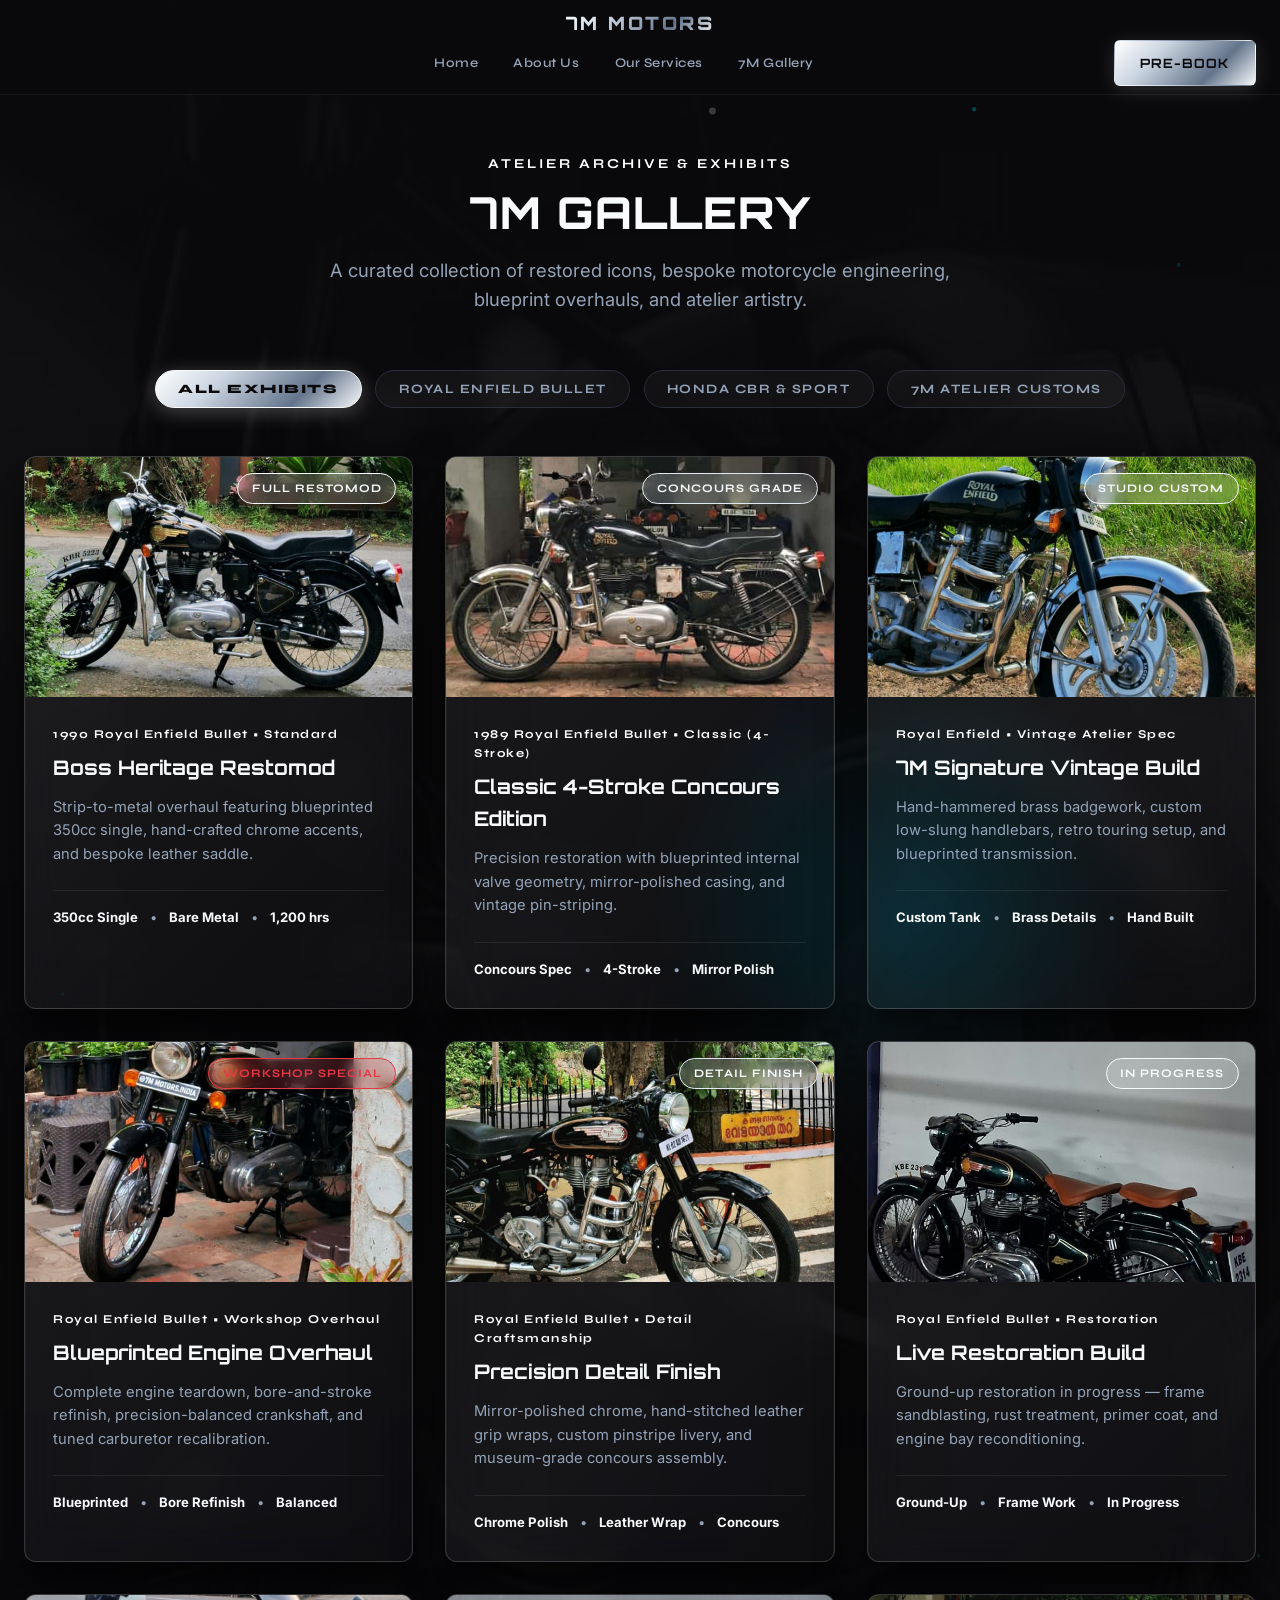
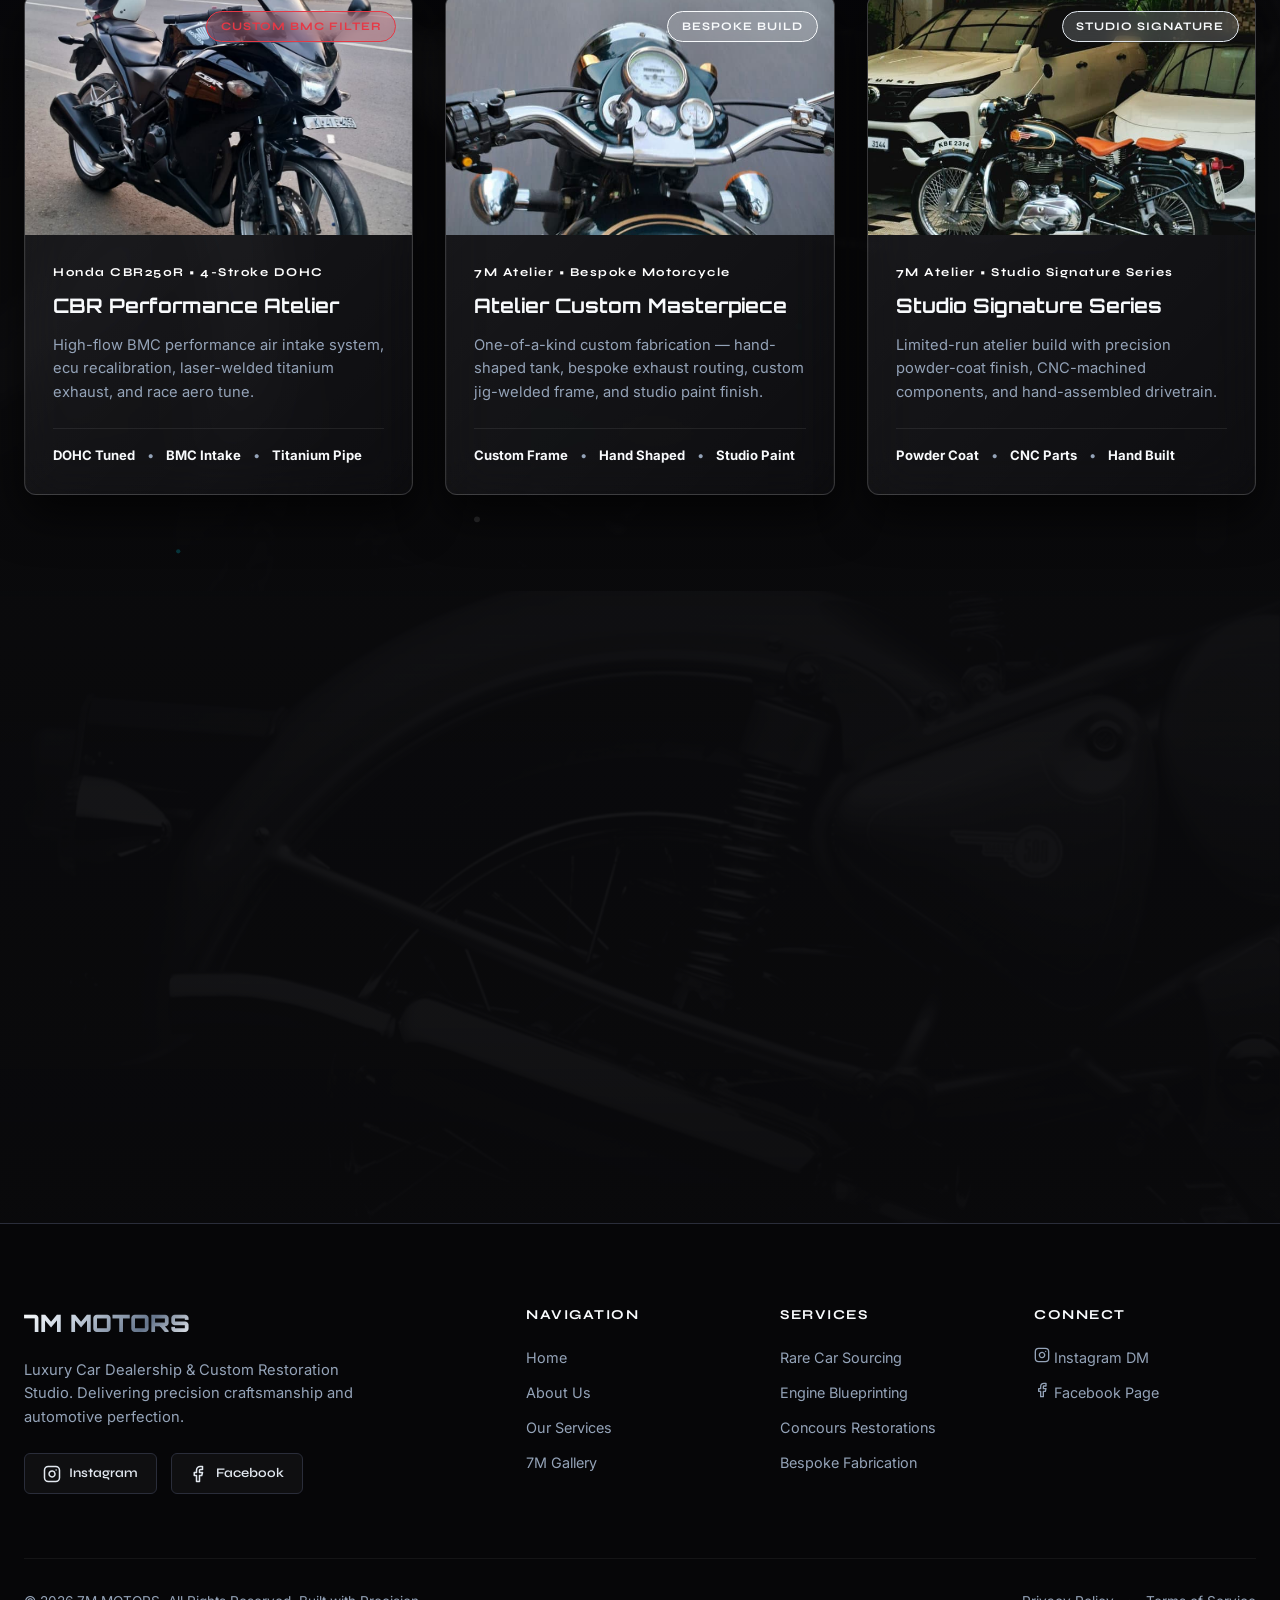
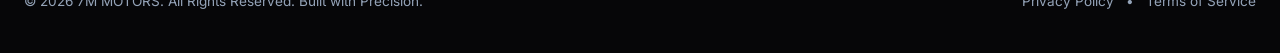
==== gallery.html @ 1f163f51 "7m site Launch!" ====
<!DOCTYPE html>
<html lang="en">
<head>
    <meta charset="UTF-8" />
    <meta name="viewport" content="width=device-width, initial-scale=1.0" />
    <meta name="description" content="7M MOTORS Atelier Gallery - Curated collection of restored icons, motorcycle engineering, and custom builds." />
    <title>7M MOTORS | Atelier Gallery & Exhibition</title>
    
    <!-- Google Fonts -->
    <link rel="preconnect" href="https://fonts.googleapis.com" />
    <link rel="preconnect" href="https://fonts.gstatic.com" crossorigin />
    <link href="https://fonts.googleapis.com/css2?family=Orbitron:wght@600;700;800;900&family=Syne:wght@500;700;800&family=Inter:wght@300;400;500;600;700&display=swap" rel="stylesheet" />
    
    <!-- Stylesheet -->
    <link rel="stylesheet" href="styles.css" />
</head>
<body>

    <!-- Ambient Glass Light Orbs & Interactive Spotlight Beam -->
    <div class="cursor-spotlight" id="cursor-spotlight"></div>
    <div class="ambient-glass-orb ambient-orb-1"></div>
    <div class="ambient-glass-orb ambient-orb-2"></div>

    <!-- Navigation Bar (Matching Main Site Header) -->
    <header class="navbar" id="navbar">
        <!-- Top Centered Logo Bar -->
        <div class="nav-top-bar">
            <a href="index.html#home" class="nav-logo-center">
                <img src="logo.png" alt="7M MOTORS Logo" class="brand-logo-img" onerror="this.style.display='none'">
                <span class="logo-text">7M MOTORS</span>
            </a>
        </div>

        <!-- Lower Navigation Bar -->
        <div class="nav-container">
            <div class="nav-left-placeholder"></div>

            <!-- Centered Menu Links -->
            <nav class="nav-menu" id="nav-menu">
                <a href="index.html#home" class="nav-link">Home</a>
                <a href="index.html#about" class="nav-link">About Us</a>
                <a href="index.html#services" class="nav-link">Our Services</a>
                <a href="gallery.html" class="nav-link active">7M Gallery</a>
                <a href="https://ig.me/m/7mmotors.india" target="_blank" rel="noopener noreferrer" class="btn btn-primary nav-cta mobile-cta">Pre-Book</a>
            </nav>

            <!-- Right Action CTA & Mobile Hamburger -->
            <div class="nav-actions">
                <a href="https://ig.me/m/7mmotors.india" target="_blank" rel="noopener noreferrer" class="btn btn-primary nav-cta desktop-cta">Pre-Book</a>
                <button class="hamburger" id="hamburger" aria-label="Toggle navigation menu" aria-expanded="false">
                    <span class="bar"></span>
                    <span class="bar"></span>
                    <span class="bar"></span>
                </button>
            </div>
        </div>
    </header>

    <!-- Main Gallery Section (With Parallax Bike Background & Particle FX) -->
    <section class="gallery-section section-padding bike-bg-section" id="gallery" style="padding-top: 150px; min-height: 100vh;">
        <!-- Dynamic Background Layers matching Main Site -->
        <div class="bike-bg-layer bike-bg-cockpit" data-parallax="0.2"></div>
        <div class="bike-bg-overlay"></div>
        <div class="bike-glow-spotlight"></div>
        <canvas class="bike-exhaust-canvas" id="exhaust-canvas-gallery"></canvas>

        <div class="container">
            <!-- Section Header -->
            <div class="section-header text-center reveal">
                <div class="section-tag">ATELIER ARCHIVE & EXHIBITS</div>
                <h2 class="section-title">7M GALLERY</h2>
                <p class="section-subtitle">A curated collection of restored icons, bespoke motorcycle engineering, blueprint overhauls, and atelier artistry.</p>
            </div>

           
              
            <!-- Category Filter Tabs -->
            <div class="gallery-filter-nav reveal">
                <button class="filter-btn active" data-filter="all">All Exhibits</button>
                <button class="filter-btn" data-filter="bullet">Royal Enfield Bullet</button>
                <button class="filter-btn" data-filter="honda">Honda CBR & Sport</button>
                <button class="filter-btn" data-filter="atelier">7M Atelier Customs</button>
            </div>

            <!-- Gallery Grid (Matching Main Site Showcase Cards) -->
            <div class="showcase-grid" id="gallery-cards-grid">
                
                <!-- Exhibit Card 1 (Royal Enfield Bullet) -->
                <article class="showcase-card reveal" data-category="bullet">
                    <div class="card-image-box">
                        <img src="stc/WhatsApp Image 2026-08-22 at 2.43.35 PM.jpeg" alt="1990 Royal Enfield Bullet Standard Restomod" loading="lazy" />
                        <span class="card-status status-gold">Full Restomod</span>
                    </div>
                    <div class="card-body">
                        <div class="card-meta">1990 Royal Enfield Bullet • Standard</div>
                        <h3 class="card-title">Boss Heritage Restomod</h3>
                        <p class="card-desc">Strip-to-metal overhaul featuring blueprinted 350cc single, hand-crafted chrome accents, and bespoke leather saddle.</p>
                        <div class="card-specs">
                            <span><strong class="text-silver">350cc Single</strong></span>
                            <span>•</span>
                            <span><strong class="text-silver">Bare Metal</strong></span>
                            <span>•</span>
                            <span><strong class="text-silver">1,200 hrs</strong></span>
                        </div>
                    </div>
                </article>

                <!-- Exhibit Card 2 (Royal Enfield Bullet) -->
                <article class="showcase-card reveal" data-category="bullet">
                    <div class="card-image-box">
                        <img src="stc/WhatsApp Image 2026-08-22 at 2.43.36 PM.jpeg" alt="1989 Royal Enfield Bullet Classic 4-Stroke" loading="lazy" />
                        <span class="card-status status-silver">Concours Grade</span>
                    </div>
                    <div class="card-body">
                        <div class="card-meta">1989 Royal Enfield Bullet • Classic (4-Stroke)</div>
                        <h3 class="card-title">Classic 4-Stroke Concours Edition</h3>
                        <p class="card-desc">Precision restoration with blueprinted internal valve geometry, mirror-polished casing, and vintage pin-striping.</p>
                        <div class="card-specs">
                            <span><strong class="text-silver">Concours Spec</strong></span>
                            <span>•</span>
                            <span><strong class="text-silver">4-Stroke</strong></span>
                            <span>•</span>
                            <span><strong class="text-silver">Mirror Polish</strong></span>
                        </div>
                    </div>
                </article>

                <!-- Exhibit Card 3 (Royal Enfield Bullet) -->
                <article class="showcase-card reveal" data-category="bullet">
                    <div class="card-image-box">
                        <img src="stc/WhatsApp Image 2026-08-22 at 2.43.40 PM.jpeg" alt="Royal Enfield Vintage Custom Atelier Build" loading="lazy" />
                        <span class="card-status status-gold">Studio Custom</span>
                    </div>
                    <div class="card-body">
                        <div class="card-meta">Royal Enfield • Vintage Atelier Spec</div>
                        <h3 class="card-title">7M Signature Vintage Build</h3>
                        <p class="card-desc">Hand-hammered brass badgework, custom low-slung handlebars, retro touring setup, and blueprinted transmission.</p>
                        <div class="card-specs">
                            <span><strong class="text-silver">Custom Tank</strong></span>
                            <span>•</span>
                            <span><strong class="text-silver">Brass Details</strong></span>
                            <span>•</span>
                            <span><strong class="text-silver">Hand Built</strong></span>
                        </div>
                    </div>
                </article>

                <!-- Exhibit Card 4 (Royal Enfield Bullet) -->
                <article class="showcase-card reveal" data-category="bullet">
                    <div class="card-image-box">
                        <img src="pics/WhatsApp Image 2026-08-07 at 10.09.05 PM.jpeg" alt="Royal Enfield Bullet Workshop Overhaul" loading="lazy" />
                        <span class="card-status status-crimson">Workshop Special</span>
                    </div>
                    <div class="card-body">
                        <div class="card-meta">Royal Enfield Bullet • Workshop Overhaul</div>
                        <h3 class="card-title">Blueprinted Engine Overhaul</h3>
                        <p class="card-desc">Complete engine teardown, bore-and-stroke refinish, precision-balanced crankshaft, and tuned carburetor recalibration.</p>
                        <div class="card-specs">
                            <span><strong class="text-silver">Blueprinted</strong></span>
                            <span>•</span>
                            <span><strong class="text-silver">Bore Refinish</strong></span>
                            <span>•</span>
                            <span><strong class="text-silver">Balanced</strong></span>
                        </div>
                    </div>
                </article>

                <!-- Exhibit Card 5 (Royal Enfield Bullet) -->
                <article class="showcase-card reveal" data-category="bullet">
                    <div class="card-image-box">
                        <img src="pics/WhatsApp Image 2026-08-07 at 10.09.08 PM.jpeg" alt="Royal Enfield Bullet Custom Detail" loading="lazy" />
                        <span class="card-status status-silver">Detail Finish</span>
                    </div>
                    <div class="card-body">
                        <div class="card-meta">Royal Enfield Bullet • Detail Craftsmanship</div>
                        <h3 class="card-title">Precision Detail Finish</h3>
                        <p class="card-desc">Mirror-polished chrome, hand-stitched leather grip wraps, custom pinstripe livery, and museum-grade concours assembly.</p>
                        <div class="card-specs">
                            <span><strong class="text-silver">Chrome Polish</strong></span>
                            <span>•</span>
                            <span><strong class="text-silver">Leather Wrap</strong></span>
                            <span>•</span>
                            <span><strong class="text-silver">Concours</strong></span>
                        </div>
                    </div>
                </article>

                <!-- Exhibit Card 6 (Royal Enfield Bullet) -->
                <article class="showcase-card reveal" data-category="bullet">
                    <div class="card-image-box">
                        <img src="pics/WhatsApp Image 2026-08-21 at 8.36.47 PM.jpeg" alt="Royal Enfield Bullet Restoration In Progress" loading="lazy" />
                        <span class="card-status status-gold">In Progress</span>
                    </div>
                    <div class="card-body">
                        <div class="card-meta">Royal Enfield Bullet • Restoration</div>
                        <h3 class="card-title">Live Restoration Build</h3>
                        <p class="card-desc">Ground-up restoration in progress — frame sandblasting, rust treatment, primer coat, and engine bay reconditioning.</p>
                        <div class="card-specs">
                            <span><strong class="text-silver">Ground-Up</strong></span>
                            <span>•</span>
                            <span><strong class="text-silver">Frame Work</strong></span>
                            <span>•</span>
                            <span><strong class="text-silver">In Progress</strong></span>
                        </div>
                    </div>
                </article>

                <!-- Exhibit Card 7 (Honda CBR) -->
                <article class="showcase-card reveal" data-category="honda">
                    <div class="card-image-box">
                        <img src="stc/WhatsApp Image 2026-08-22 at 2.43.38 PM.jpeg" alt="Honda CBR250R 4-Stroke DOHC Restomod" loading="lazy" />
                        <span class="card-status status-crimson">Custom BMC Filter</span>
                    </div>
                    <div class="card-body">
                        <div class="card-meta">Honda CBR250R • 4-Stroke DOHC</div>
                        <h3 class="card-title">CBR Performance Atelier</h3>
                        <p class="card-desc">High-flow BMC performance air intake system, ecu recalibration, laser-welded titanium exhaust, and race aero tune.</p>
                        <div class="card-specs">
                            <span><strong class="text-silver">DOHC Tuned</strong></span>
                            <span>•</span>
                            <span><strong class="text-silver">BMC Intake</strong></span>
                            <span>•</span>
                            <span><strong class="text-silver">Titanium Pipe</strong></span>
                        </div>
                    </div>
                </article>

                <!-- Exhibit Card 8 (7M Atelier Custom) -->
                <article class="showcase-card reveal" data-category="atelier">
                    <div class="card-image-box">
                        <img src="pics/WhatsApp Image 2026-08-28 at 12.24.50 PM.jpeg" alt="7M Motors Atelier Custom Bike Build" loading="lazy" />
                        <span class="card-status status-gold">Bespoke Build</span>
                    </div>
                    <div class="card-body">
                        <div class="card-meta">7M Atelier • Bespoke Motorcycle</div>
                        <h3 class="card-title">Atelier Custom Masterpiece</h3>
                        <p class="card-desc">One-of-a-kind custom fabrication — hand-shaped tank, bespoke exhaust routing, custom jig-welded frame, and studio paint finish.</p>
                        <div class="card-specs">
                            <span><strong class="text-silver">Custom Frame</strong></span>
                            <span>•</span>
                            <span><strong class="text-silver">Hand Shaped</strong></span>
                            <span>•</span>
                            <span><strong class="text-silver">Studio Paint</strong></span>
                        </div>
                    </div>
                </article>

                <!-- Exhibit Card 9 (7M Atelier Custom) -->
                <article class="showcase-card reveal" data-category="atelier">
                    <div class="card-image-box">
                        <img src="pics/WhatsApp Image 2026-08-28 at 12.24.51 PM.jpeg" alt="7M Motors Studio Signature Build" loading="lazy" />
                        <span class="card-status status-silver">Studio Signature</span>
                    </div>
                    <div class="card-body">
                        <div class="card-meta">7M Atelier • Studio Signature Series</div>
                        <h3 class="card-title">Studio Signature Series</h3>
                        <p class="card-desc">Limited-run atelier build with precision powder-coat finish, CNC-machined components, and hand-assembled drivetrain.</p>
                        <div class="card-specs">
                            <span><strong class="text-silver">Powder Coat</strong></span>
                            <span>•</span>
                            <span><strong class="text-silver">CNC Parts</strong></span>
                            <span>•</span>
                            <span><strong class="text-silver">Hand Built</strong></span>
                        </div>
                    </div>
                </article>

            </div>
        </div>
    </section>

    <!-- Call to Action Banner (Matching Main Site) -->
    <section class="cta-banner section-padding bike-bg-section">
        <div class="bike-bg-layer bike-bg-rear" data-parallax="0.15"></div>
        <div class="bike-bg-overlay"></div>
        <div class="container text-center">
            <div class="cta-box reveal">
                <h2 class="cta-title">HAVE A VINTAGE ICON TO RESTORE?</h2>
                <p class="cta-desc">Inquire directly with our studio master builders and acquisition specialists via Instagram Direct Message.</p>
                <a href="https://ig.me/m/7mmotors.india" target="_blank" rel="noopener noreferrer" class="btn btn-primary btn-large">
                    <svg width="24" height="24" viewBox="0 0 24 24" fill="none" stroke="currentColor" stroke-width="2"><rect x="2" y="2" width="20" height="20" rx="5" ry="5"></rect><path d="M16 11.37A4 4 0 1 1 12.63 8 4 4 0 0 1 16 11.37z"></path><line x1="17.5" y1="6.5" x2="17.51" y2="6.5"></line></svg>
                    <span>Pre-Book & Inquire via DM</span>
                </a>
            </div>
        </div>
    </section>

    <!-- Interactive Lightbox Modal -->
    <div class="gallery-lightbox" id="gallery-lightbox">
        <div class="lightbox-dialog">
            <button class="lightbox-close-btn" id="lb-close" aria-label="Close exhibit preview">&times;</button>
            <div class="lightbox-image-box">
                <img id="lb-img" src="" alt="Gallery Exhibit Preview" />
            </div>
            <div class="lightbox-details">
                <div>
                    <div class="lightbox-tag" id="lb-tag">Exhibit</div>
                    <h2 class="lightbox-title" id="lb-title">Restoration Title</h2>
                    <p class="lightbox-desc" id="lb-desc">Detailed specification description.</p>
                </div>
                <div>
                    <div class="lightbox-specs-grid">
                        <div class="lb-spec-item">
                            <span class="lb-spec-label">Powertrain / Build</span>
                            <span class="lb-spec-val" id="lb-spec-1-val">Blueprinted</span>
                        </div>
                        <div class="lb-spec-item">
                            <span class="lb-spec-label">Craftsmanship</span>
                            <span class="lb-spec-val" id="lb-spec-2-val">Concours Grade</span>
                        </div>
                    </div>
                    <a href="https://ig.me/m/7mmotors.india" target="_blank" rel="noopener noreferrer" class="btn btn-primary" style="width: 100%;">
                        <span>Commission Similar Build</span>
                    </a>
                </div>
            </div>
        </div>
    </div>

    <!-- Footer (Matching Main Site Footer) -->
    <footer class="footer">
        <div class="container">
            <div class="footer-top">
                <div class="footer-brand">
                    <a href="index.html#home" class="footer-logo">7M MOTORS</a>
                    <p class="footer-tagline">Luxury Car Dealership & Custom Restoration Studio. Delivering precision craftsmanship and automotive perfection.</p>
                    <div class="footer-social-row">
                        <a href="https://www.instagram.com/7mmotors.india/" target="_blank" rel="noopener noreferrer" class="social-icon-btn" aria-label="Instagram">
                            <svg width="18" height="18" viewBox="0 0 24 24" fill="none" stroke="currentColor" stroke-width="2" stroke-linecap="round" stroke-linejoin="round"><rect x="2" y="2" width="20" height="20" rx="5" ry="5"></rect><path d="M16 11.37A4 4 0 1 1 12.63 8 4 4 0 0 1 16 11.37z"></path><line x1="17.5" y1="6.5" x2="17.51" y2="6.5"></line></svg>
                            <span>Instagram</span>
                        </a>
                        <a href="https://facebook.com/" target="_blank" rel="noopener noreferrer" class="social-icon-btn" aria-label="Facebook">
                            <svg width="18" height="18" viewBox="0 0 24 24" fill="none" stroke="currentColor" stroke-width="2" stroke-linecap="round" stroke-linejoin="round"><path d="M18 2h-3a5 5 0 0 0-5 5v3H7v4h3v8h4v-8h3l1-4h-4V7a1 1 0 0 1 1-1h3z"></path></svg>
                            <span>Facebook</span>
                        </a>
                    </div>
                </div>
                
                <div class="footer-links">
                    <div class="footer-col">
                        <h4 class="footer-heading">Navigation</h4>
                        <a href="index.html#home">Home</a>
                        <a href="index.html#about">About Us</a>
                        <a href="index.html#services">Our Services</a>
                        <a href="gallery.html">7M Gallery</a>
                    </div>
                    
                    <div class="footer-col">
                        <h4 class="footer-heading">Services</h4>
                        <a href="index.html#about">Rare Car Sourcing</a>
                        <a href="index.html#about">Engine Blueprinting</a>
                        <a href="index.html#about">Concours Restorations</a>
                        <a href="index.html#about">Bespoke Fabrication</a>
                    </div>

                    <div class="footer-col">
                        <h4 class="footer-heading">Connect</h4>
                        <a href="https://ig.me/m/7mmotors.india" target="_blank" rel="noopener noreferrer" class="footer-social-link">
                            <svg width="16" height="16" viewBox="0 0 24 24" fill="none" stroke="currentColor" stroke-width="2" stroke-linecap="round" stroke-linejoin="round"><rect x="2" y="2" width="20" height="20" rx="5" ry="5"></rect><path d="M16 11.37A4 4 0 1 1 12.63 8 4 4 0 0 1 16 11.37z"></path><line x1="17.5" y1="6.5" x2="17.51" y2="6.5"></line></svg>
                            <span>Instagram DM</span>
                        </a>
                        <a href="https://facebook.com/" target="_blank" rel="noopener noreferrer" class="footer-social-link">
                            <svg width="16" height="16" viewBox="0 0 24 24" fill="none" stroke="currentColor" stroke-width="2" stroke-linecap="round" stroke-linejoin="round"><path d="M18 2h-3a5 5 0 0 0-5 5v3H7v4h3v8h4v-8h3l1-4h-4V7a1 1 0 0 1 1-1h3z"></path></svg>
                            <span>Facebook Page</span>
                        </a>
                    </div>
                </div>
            </div>

            <div class="footer-bottom">
                <p>&copy; 2026 7M MOTORS. All Rights Reserved. Built with Precision.</p>
                <div class="footer-legal">
                    <a href="index.html#home">Privacy Policy</a>
                    <span>•</span>
                    <a href="index.html#home">Terms of Service</a>
                </div>
            </div>
        </div>
    </footer>

    <!-- Interactive Controller Script -->
    <script src="main.js"></script>

</body>
</html>
---- styles.css ----
/* ==========================================================================
   7M MOTORS - Luxury Car Dealership & Custom Restoration Studio
   Styles & Visual Architecture
   ========================================================================== */

/* --------------------------------------------------------------------------
   1. CSS Custom Variables & Root Settings
   -------------------------------------------------------------------------- */
:root {
    /* Color Palette */
    --color-obsidian: #0A0A0C;
    --color-charcoal-dark: #121318;
    --color-charcoal-card: #181A22;
    --color-charcoal-border: #2A2D3A;
    
    --color-silver: #E2E8F0;
    --color-silver-bright: #F8FAFC;
    --color-silver-muted: #94A3B8;
    
    --color-gold: #FFFFFF;
    --color-gold-glow: rgba(255, 255, 255, 0.25);
    --color-crimson: #E63946;
    --color-crimson-glow: rgba(230, 57, 70, 0.3);
    
    /* Metallic Gradients */
    --gradient-chrome: linear-gradient(135deg, #FFFFFF 0%, #CBD5E1 30%, #64748B 70%, #F8FAFC 100%);
    --gradient-gold: linear-gradient(135deg, #FFFFFF 0%, #E2E8F0 50%, #94A3B8 100%);
    --gradient-card: linear-gradient(180deg, rgba(24, 26, 34, 0.9) 0%, rgba(14, 15, 20, 0.95) 100%);
    --gradient-overlay: linear-gradient(90deg, rgba(10, 10, 12, 0.95) 0%, rgba(10, 10, 12, 0.65) 28%, rgba(10, 10, 12, 0.1) 50%, transparent 80%);

    /* Glassmorphism & High-End Architecture Tokens */
    --glass-bg: rgba(10, 12, 18, 0.75);
    --glass-card-bg: linear-gradient(135deg, rgba(255, 255, 255, 0.08) 0%, rgba(255, 255, 255, 0.02) 100%);
    --glass-card-hover-bg: linear-gradient(135deg, rgba(255, 255, 255, 0.15) 0%, rgba(255, 255, 255, 0.04) 100%);
    --glass-border: rgba(255, 255, 255, 0.16);
    --glass-border-bright: rgba(255, 255, 255, 0.38);
    --glass-blur: blur(24px) saturate(180%);
    --glass-glow: 0 0 50px rgba(255, 255, 255, 0.15);
    --glass-inner-shine: inset 0 1px 1px rgba(255, 255, 255, 0.35);

    /* Typography */
    --font-heading: 'Orbitron', -apple-system, BlinkMacSystemFont, sans-serif;
    --font-accent: 'Syne', sans-serif;
    --font-body: 'Inter', system-ui, sans-serif;

    /* Spacing & Layout */
    --container-max-width: 1280px;
    --radius-sm: 6px;
    --radius-md: 12px;
    --radius-lg: 20px;
    --radius-full: 9999px;

    /* Transitions */
    --transition-fast: 0.2s cubic-bezier(0.4, 0, 0.2, 1);
    --transition-normal: 0.35s cubic-bezier(0.4, 0, 0.2, 1);
    --transition-smooth: 0.5s cubic-bezier(0.16, 1, 0.3, 1);
}

/* --------------------------------------------------------------------------
   2. Reset & General Styles
   -------------------------------------------------------------------------- */
*, *::before, *::after {
    box-sizing: border-box;
    margin: 0;
    padding: 0;
}

html {
    scroll-behavior: smooth;
    font-size: 16px;
    color-scheme: dark;
}

body {
    font-family: var(--font-body);
    background-color: var(--color-obsidian);
    color: var(--color-silver);
    line-height: 1.6;
    overflow-x: hidden;
    -webkit-font-smoothing: antialiased;
    -moz-osx-font-smoothing: grayscale;
}

img, video {
    max-width: 100%;
    height: auto;
    display: block;
}

a {
    color: inherit;
    text-decoration: none;
    transition: color var(--transition-fast);
}

ul {
    list-style: none;
}

/* Container Utility */
.container {
    width: 100%;
    max-width: var(--container-max-width);
    margin: 0 auto;
    padding: 0 1.5rem;
    position: relative;
    z-index: 2;
}

/* Ambient Glass Light Orbs & Cursor Spotlight */
.ambient-glass-orb {
    position: fixed;
    border-radius: 50%;
    filter: blur(110px);
    pointer-events: none;
    z-index: 0;
    opacity: 0.22;
    animation: floatGlassOrb 14s ease-in-out infinite alternate;
}

.ambient-orb-1 {
    top: -120px;
    left: -120px;
    width: 650px;
    height: 650px;
    background: radial-gradient(circle, rgba(255, 255, 255, 0.35) 0%, rgba(148, 163, 184, 0.12) 65%, transparent 100%);
}

.ambient-orb-2 {
    bottom: -150px;
    right: -100px;
    width: 750px;
    height: 750px;
    background: radial-gradient(circle, rgba(0, 229, 255, 0.22) 0%, rgba(148, 163, 184, 0.08) 65%, transparent 100%);
    animation-delay: -7s;
}

@keyframes floatGlassOrb {
    0% { transform: translate(0, 0) scale(1); }
    50% { transform: translate(50px, 70px) scale(1.12); }
    100% { transform: translate(-40px, 40px) scale(0.95); }
}

.cursor-spotlight {
    position: fixed;
    top: 0;
    left: 0;
    width: 550px;
    height: 550px;
    margin-top: -275px;
    margin-left: -275px;
    border-radius: 50%;
    background: radial-gradient(circle, rgba(255, 255, 255, 0.09) 0%, rgba(255, 255, 255, 0.02) 45%, transparent 70%);
    pointer-events: none;
    z-index: 995;
    transition: opacity 0.3s ease;
    mix-blend-mode: overlay;
}

.section-padding {
    padding: 6rem 0;
}

.text-center {
    text-align: center;
}

.text-silver {
    color: var(--color-silver-bright);
}

/* --------------------------------------------------------------------------
   3. Typography & Section Headers
   -------------------------------------------------------------------------- */
.section-tag {
    font-family: var(--font-accent);
    font-size: 0.85rem;
    font-weight: 700;
    letter-spacing: 3px;
    color: var(--color-gold);
    text-transform: uppercase;
    margin-bottom: 0.75rem;
    display: inline-block;
}

.section-title {
    font-family: var(--font-heading);
    font-size: clamp(1.8rem, 4vw, 2.75rem);
    font-weight: 800;
    letter-spacing: 1px;
    color: var(--color-silver-bright);
    text-transform: uppercase;
    margin-bottom: 1rem;
    line-height: 1.2;
}

.section-subtitle {
    font-size: clamp(1rem, 1.8vw, 1.15rem);
    color: var(--color-silver-muted);
    max-width: 680px;
    margin: 0 auto 3.5rem auto;
}

/* --------------------------------------------------------------------------
   4. Buttons & Interactive Elements
   -------------------------------------------------------------------------- */
.btn {
    display: inline-flex;
    align-items: center;
    justify-content: center;
    gap: 0.5rem;
    padding: 0.75rem 1.6rem;
    font-family: var(--font-heading);
    font-size: 0.8rem;
    font-weight: 700;
    letter-spacing: 1px;
    text-transform: uppercase;
    border-radius: var(--radius-sm);
    cursor: pointer;
    border: 1px solid transparent;
    transition: all var(--transition-normal);
    position: relative;
    overflow: hidden;
    z-index: 1;
}

.btn-primary {
    background: var(--gradient-chrome);
    color: var(--color-obsidian);
    box-shadow: 0 4px 20px rgba(255, 255, 255, 0.15);
}

.btn-primary::before {
    content: '';
    position: absolute;
    top: 0;
    left: -100%;
    width: 100%;
    height: 100%;
    background: linear-gradient(90deg, transparent, rgba(255, 255, 255, 0.4), transparent);
    transition: left 0.6s ease;
    z-index: -1;
}

.btn-primary:hover::before {
    left: 100%;
}

.btn-primary:hover {
    transform: translateY(-2px);
    box-shadow: 0 6px 28px rgba(255, 255, 255, 0.3);
}

.btn-outline {
    background: rgba(255, 255, 255, 0.05);
    color: var(--color-silver-bright);
    border-color: var(--glass-border);
    backdrop-filter: blur(8px);
}

.btn-outline:hover {
    background: rgba(255, 255, 255, 0.12);
    border-color: var(--color-silver-bright);
    transform: translateY(-2px);
    box-shadow: 0 6px 20px rgba(0, 0, 0, 0.4);
}

.btn-large {
    padding: 1.1rem 2.4rem;
    font-size: 0.95rem;
}

/* --------------------------------------------------------------------------
   5. Compact Sleek Glassmorphism Navigation Bar (Porsche-Inspired Centered Logo)
   -------------------------------------------------------------------------- */
.navbar {
    position: fixed;
    top: 0;
    left: 0;
    width: 100%;
    z-index: 1000;
    padding: 0.5rem 0;
    transition: all var(--transition-normal);
    background: rgba(10, 10, 12, 0.75);
    backdrop-filter: blur(14px);
    -webkit-backdrop-filter: blur(14px);
    border-bottom: 1px solid rgba(255, 255, 255, 0.06);
}

.navbar.scrolled {
    background: var(--glass-bg);
    backdrop-filter: var(--glass-blur);
    -webkit-backdrop-filter: var(--glass-blur);
    border-bottom: 1px solid var(--glass-border);
    padding: 0.4rem 0;
    box-shadow: 0 10px 30px rgba(0, 0, 0, 0.8);
}

/* Top Centered Logo Bar */
.nav-top-bar {
    display: flex;
    justify-content: center;
    align-items: center;
    margin-bottom: 0.15rem;
    padding: 0 1.5rem;
}

.nav-logo-center {
    display: flex;
    flex-direction: column;
    align-items: center;
    justify-content: center;
    gap: 0.15rem;
    cursor: pointer;
}

.brand-logo-img {
    max-height: 32px;
    width: auto;
    object-fit: contain;
    filter: drop-shadow(0 2px 6px rgba(0,0,0,0.5));
    transition: transform var(--transition-fast);
}

.nav-logo-center:hover .brand-logo-img {
    transform: scale(1.05);
}

.logo-text {
    font-family: var(--font-heading);
    font-size: 1.15rem;
    font-weight: 900;
    letter-spacing: 2.5px;
    background: var(--gradient-chrome);
    -webkit-background-clip: text;
    -webkit-text-fill-color: transparent;
    text-transform: uppercase;
}

/* Lower Container for Menu & CTA */
.nav-container {
    display: flex;
    align-items: center;
    justify-content: space-between;
    width: 100%;
    max-width: var(--container-max-width);
    margin: 0 auto;
    padding: 0 1.5rem;
}

.nav-left-placeholder {
    width: 110px;
}

.nav-menu {
    display: flex;
    align-items: center;
    justify-content: center;
    gap: 2.2rem;
}

.nav-link {
    font-family: var(--font-accent);
    font-size: 0.82rem;
    font-weight: 600;
    color: var(--color-silver-muted);
    letter-spacing: 0.5px;
    position: relative;
    padding: 0.15rem 0;
}

.nav-link::after {
    content: '';
    position: absolute;
    bottom: -2px;
    left: 0;
    width: 0;
    height: 2px;
    background: var(--color-gold);
    transition: width var(--transition-normal);
}

.nav-link:hover,
.nav-link.active {
    color: var(--color-silver-bright);
}

.nav-link:hover::after,
.nav-link.active::after {
    width: 100%;
}

.nav-actions {
    display: flex;
    align-items: center;
    gap: 1rem;
}

.mobile-cta {
    display: none;
}

/* Hamburger Icon */
.hamburger {
    display: none;
    flex-direction: column;
    justify-content: space-between;
    width: 28px;
    height: 20px;
    background: transparent;
    border: none;
    cursor: pointer;
    z-index: 1001;
}

.hamburger .bar {
    width: 100%;
    height: 2px;
    background-color: var(--color-silver-bright);
    border-radius: 2px;
    transition: all var(--transition-normal);
}

.hamburger.active .bar:nth-child(1) {
    transform: translateY(9px) rotate(45deg);
}

.hamburger.active .bar:nth-child(2) {
    opacity: 0;
}

.hamburger.active .bar:nth-child(3) {
    transform: translateY(-9px) rotate(-45deg);
}

/* --------------------------------------------------------------------------
   6. Scroll-Driven Canvas Hero Section (Header-Cleared Step Cards)
   -------------------------------------------------------------------------- */
.hero-scroll-container {
    height: 450vh;
    position: relative;
}

.hero-sticky-frame {
    position: sticky;
    top: 0;
    height: 100vh;
    width: 100%;
    overflow: hidden;
    display: flex;
    align-items: center;
    justify-content: flex-start;
}

#hero-canvas {
    position: absolute;
    top: 0;
    left: 0;
    width: 100%;
    height: 100%;
    z-index: 0;
    pointer-events: none;
    filter: brightness(1.18) contrast(1.10) saturate(1.12);
}

/* Hero Seamless Edge Blending Overlay */
.hero-overlay {
    position: absolute;
    top: 0;
    left: 0;
    width: 100%;
    height: 100%;
    background: 
        linear-gradient(
            90deg, 
            rgba(10, 10, 12, 0.95) 0%, 
            rgba(10, 10, 12, 0.82) 32%, 
            rgba(10, 10, 12, 0.35) 55%, 
            rgba(10, 10, 12, 0.05) 78%, 
            rgba(10, 10, 12, 0.6) 100%
        ),
        linear-gradient(
            180deg,
            rgba(10, 10, 12, 0.5) 0%,
            transparent 30%,
            transparent 75%,
            rgba(10, 10, 12, 0.85) 100%
        );
    z-index: 1;
    pointer-events: none;
}

.hero-overlay-content {
    position: relative;
    z-index: 2;
    width: 100%;
    height: 100%;
    display: flex;
    align-items: center;
    justify-content: flex-start;
    padding-top: 70px;
}

/* Left-Column Glassmorphism Tagline Widget */
.hero-step {
    position: absolute;
    top: calc(50% + 25px);
    left: 4vw;
    bottom: auto;
    transform: translateY(-50%);
    width: calc(100% - 2rem);
    max-width: 460px;
    opacity: 0;
    pointer-events: none;
    background: var(--glass-card-bg);
    backdrop-filter: var(--glass-blur);
    -webkit-backdrop-filter: var(--glass-blur);
    border: 1px solid var(--glass-border-bright);
    padding: 2.2rem 2.4rem;
    border-radius: var(--radius-md);
    box-shadow: 0 30px 70px rgba(0, 0, 0, 0.88), var(--glass-inner-shine), 0 0 40px rgba(255, 255, 255, 0.08);
    text-align: left;
    overflow: hidden;
    transition: opacity 0.5s cubic-bezier(0.16, 1, 0.3, 1), transform 0.5s cubic-bezier(0.16, 1, 0.3, 1), border-color 0.3s ease;
}

.hero-step::after {
    content: '';
    position: absolute;
    top: 0;
    left: -150%;
    width: 100%;
    height: 100%;
    background: linear-gradient(90deg, transparent, rgba(255, 255, 255, 0.22), transparent);
    transform: skewX(-25deg);
    transition: left 0.8s ease;
    pointer-events: none;
}

.hero-step:hover::after {
    left: 150%;
}

.hero-step.active {
    opacity: 1;
    transform: translateY(-50%);
    pointer-events: auto;
}

.hero-badge {
    display: inline-block;
    padding: 0.35rem 1rem;
    background: rgba(255, 255, 255, 0.1);
    border: 1px solid rgba(255, 255, 255, 0.3);
    color: var(--color-silver-bright);
    font-family: var(--font-accent);
    font-size: 0.75rem;
    font-weight: 700;
    letter-spacing: 2px;
    text-transform: uppercase;
    border-radius: var(--radius-full);
    margin-bottom: 1rem;
    backdrop-filter: blur(4px);
    text-align: left;
}

.hero-title-left {
    font-family: var(--font-heading);
    font-size: clamp(1.6rem, 3.2vw, 2.5rem);
    font-weight: 900;
    line-height: 1.15;
    letter-spacing: -0.5px;
    color: var(--color-silver-bright);
    text-transform: uppercase;
    margin-bottom: 0.85rem;
    text-align: left;
}

.hero-title-accent {
    background: var(--gradient-chrome);
    -webkit-background-clip: text;
    -webkit-text-fill-color: transparent;
}

.hero-subtitle {
    font-size: clamp(0.88rem, 1.3vw, 0.98rem);
    color: var(--color-silver-muted);
    margin-bottom: 1.5rem;
    font-weight: 400;
    text-align: left;
    max-width: none;
}

.hero-cta-group {
    display: flex;
    align-items: center;
    justify-content: flex-start;
    gap: 1rem;
    flex-wrap: wrap;
    text-align: left;
}

/* Feature Overlays (Steps 2, 3, 4) */
.feature-tag {
    font-family: var(--font-accent);
    font-size: 0.78rem;
    font-weight: 700;
    letter-spacing: 2.5px;
    color: var(--color-gold);
    text-transform: uppercase;
    margin-bottom: 0.5rem;
    text-align: left;
}

.feature-title {
    font-family: var(--font-heading);
    font-size: clamp(1.4rem, 2.6vw, 2rem);
    font-weight: 800;
    line-height: 1.15;
    color: var(--color-silver-bright);
    text-transform: uppercase;
    margin-bottom: 0.65rem;
    text-align: left;
}

.feature-desc {
    font-size: clamp(0.88rem, 1.3vw, 0.98rem);
    color: var(--color-silver-muted);
    margin-bottom: 1.25rem;
    text-align: left;
    max-width: none;
}

.feature-stats {
    display: flex;
    justify-content: flex-start;
    gap: 2.2rem;
    margin-bottom: 0.25rem;
    text-align: left;
}

.f-stat {
    display: flex;
    flex-direction: column;
    text-align: left;
}

.f-val {
    font-family: var(--font-heading);
    font-size: 1.4rem;
    font-weight: 800;
    color: var(--color-silver-bright);
    text-align: left;
}

.f-lbl {
    font-family: var(--font-accent);
    font-size: 0.7rem;
    color: var(--color-gold);
    text-transform: uppercase;
    letter-spacing: 1px;
    text-align: left;
}

/* Scroll Progress Bar & Indicators */
.scroll-progress-wrapper {
    position: absolute;
    bottom: 3.5rem;
    right: 1.5rem;
    display: flex;
    flex-direction: column;
    align-items: flex-end;
    gap: 0.6rem;
    z-index: 10;
}

.scroll-progress-track {
    width: 160px;
    height: 3px;
    background: rgba(255, 255, 255, 0.15);
    border-radius: 2px;
    overflow: hidden;
}

.scroll-progress-bar {
    height: 100%;
    width: 0%;
    background: var(--gradient-chrome);
    transition: width 0.1s ease-out;
}

.scroll-step-indicator {
    display: flex;
    gap: 1rem;
    font-family: var(--font-heading);
    font-size: 0.78rem;
    color: var(--color-silver-muted);
}

.step-dot {
    opacity: 0.5;
    transition: all var(--transition-fast);
}

.step-dot.active {
    opacity: 1;
    color: var(--color-gold);
    font-weight: 800;
}

/* Mouse Scroll Indicator */
.hero-scroll-indicator {
    position: absolute;
    bottom: 2rem;
    left: 50%;
    transform: translateX(-50%);
    opacity: 0.7;
    transition: opacity var(--transition-fast);
    z-index: 10;
}

.hero-scroll-indicator:hover {
    opacity: 1;
}

.mouse {
    width: 26px;
    height: 42px;
    border: 2px solid var(--color-silver-muted);
    border-radius: 15px;
    position: relative;
}

.wheel {
    width: 4px;
    height: 8px;
    background: var(--color-silver-bright);
    border-radius: 2px;
    position: absolute;
    top: 8px;
    left: 50%;
    transform: translateX(-50%);
    animation: scrollWheel 2s infinite ease-in-out;
}

@keyframes scrollWheel {
    0% { transform: translate(-50%, 0); opacity: 1; }
    100% { transform: translate(-50%, 14px); opacity: 0; }
}

/* --------------------------------------------------------------------------
   7. About Section (2-Column Grid & Stat Counters)
   -------------------------------------------------------------------------- */
.about {
    background-color: var(--color-obsidian);
    position: relative;
}

.about-grid {
    display: grid;
    grid-template-columns: 1fr 1fr;
    gap: 4rem;
    align-items: center;
}

.about-image-wrapper {
    position: relative;
}

.metallic-frame {
    position: relative;
    border-radius: var(--radius-md);
    padding: 8px;
    background: linear-gradient(135deg, rgba(255, 255, 255, 0.25), rgba(255, 255, 255, 0.05) 60%, rgba(255, 255, 255, 0.25));
    box-shadow: 0 20px 50px rgba(0, 0, 0, 0.8), 0 0 30px rgba(0, 0, 0, 0.5);
    overflow: hidden;
}

.about-img {
    width: 100%;
    height: 520px;
    object-fit: cover;
    border-radius: var(--radius-sm);
    filter: brightness(0.9) contrast(1.05);
    transition: transform var(--transition-smooth);
}

.metallic-frame:hover .about-img {
    transform: scale(1.03);
}

.frame-badge {
    position: absolute;
    bottom: 1.5rem;
    left: 1.5rem;
    display: flex;
    align-items: center;
    gap: 0.5rem;
    padding: 0.6rem 1.2rem;
    background: var(--glass-bg);
    backdrop-filter: var(--glass-blur);
    border: 1px solid var(--glass-border);
    border-radius: var(--radius-sm);
    font-family: var(--font-accent);
    font-size: 0.85rem;
    font-weight: 700;
    color: var(--color-silver-bright);
}

.about-text {
    color: var(--color-silver-muted);
    font-size: 1.05rem;
    margin-bottom: 1.5rem;
}

/* Stat Counters */
.stats-grid {
    display: grid;
    grid-template-columns: repeat(3, 1fr);
    gap: 1.5rem;
    margin-top: 2.5rem;
    padding-top: 2rem;
    border-top: 1px solid var(--color-charcoal-border);
}

.stat-card {
    text-align: left;
}

.stat-number-wrapper {
    font-family: var(--font-heading);
    font-size: clamp(2rem, 3vw, 2.5rem);
    font-weight: 800;
    color: var(--color-silver-bright);
    line-height: 1;
    margin-bottom: 0.4rem;
}

.stat-plus, .stat-percent {
    color: var(--color-gold);
}

.stat-label {
    font-family: var(--font-accent);
    font-size: 0.82rem;
    font-weight: 600;
    color: var(--color-silver-muted);
    text-transform: uppercase;
    letter-spacing: 0.5px;
}

/* --------------------------------------------------------------------------
   8. Services & Capabilities Section
   -------------------------------------------------------------------------- */
.services {
    background-color: var(--color-charcoal-dark);
    position: relative;
}

.services-grid {
    display: grid;
    grid-template-columns: repeat(3, 1fr);
    gap: 2rem;
}

.service-card {
    background: var(--glass-card-bg);
    backdrop-filter: var(--glass-blur);
    -webkit-backdrop-filter: var(--glass-blur);
    border: 1px solid var(--glass-border);
    border-radius: var(--radius-md);
    padding: 2.4rem 2rem 2rem;
    position: relative;
    overflow: hidden;
    display: flex;
    flex-direction: column;
    justify-content: space-between;
    box-shadow: var(--glass-inner-shine), 0 20px 50px rgba(0, 0, 0, 0.7);
    transition: all var(--transition-normal);
}

.service-card::after, .showcase-card::after {
    content: '';
    position: absolute;
    top: 0;
    left: -150%;
    width: 100%;
    height: 100%;
    background: linear-gradient(90deg, transparent, rgba(255, 255, 255, 0.22), transparent);
    transform: skewX(-25deg);
    transition: left 0.75s ease;
    pointer-events: none;
}

.service-card:hover::after, .showcase-card:hover::after {
    left: 150%;
}

.service-card:hover {
    transform: translateY(-8px);
    background: var(--glass-card-hover-bg);
    border-color: var(--glass-border-bright);
    box-shadow: var(--glass-inner-shine), 0 25px 55px rgba(0, 0, 0, 0.8), 0 0 30px rgba(255, 255, 255, 0.15);
}

.service-card::before {
    content: '';
    position: absolute;
    top: 0;
    left: 0;
    width: 100%;
    height: 3px;
    background: var(--gradient-chrome);
    opacity: 0.3;
    transition: opacity var(--transition-normal);
}

.service-card:hover {
    transform: translateY(-8px);
    border-color: rgba(255, 255, 255, 0.4);
    box-shadow: 0 20px 45px rgba(0, 0, 0, 0.7), 0 0 25px rgba(255, 255, 255, 0.15);
}

.service-card:hover::before {
    opacity: 1;
    background: var(--gradient-chrome);
}

.service-header-row {
    display: flex;
    align-items: center;
    justify-content: space-between;
    margin-bottom: 1.5rem;
}

.service-icon-box {
    width: 56px;
    height: 56px;
    border-radius: var(--radius-sm);
    background: rgba(255, 255, 255, 0.04);
    border: 1px solid rgba(255, 255, 255, 0.1);
    display: flex;
    align-items: center;
    justify-content: center;
    color: var(--color-silver-bright);
    transition: all var(--transition-normal);
}

.service-card:hover .service-icon-box {
    background: rgba(255, 255, 255, 0.15);
    border-color: var(--color-silver-bright);
    transform: scale(1.08);
}

.service-badge {
    font-family: var(--font-accent);
    font-size: 0.7rem;
    font-weight: 700;
    letter-spacing: 1.5px;
    text-transform: uppercase;
    color: var(--color-silver-bright);
    padding: 0.3rem 0.75rem;
    border-radius: var(--radius-full);
    background: rgba(255, 255, 255, 0.08);
    border: 1px solid rgba(255, 255, 255, 0.25);
}

.service-title {
    font-family: var(--font-heading);
    font-size: 1.3rem;
    font-weight: 800;
    color: var(--color-silver-bright);
    margin-bottom: 0.85rem;
    line-height: 1.3;
}

.service-desc {
    font-size: 0.95rem;
    color: var(--color-silver-muted);
    line-height: 1.6;
    margin-bottom: 1.5rem;
}

.service-features {
    list-style: none;
    margin-bottom: 2rem;
    padding-top: 1.2rem;
    border-top: 1px solid rgba(255, 255, 255, 0.08);
    display: flex;
    flex-direction: column;
    gap: 0.65rem;
}

.service-features li {
    font-size: 0.88rem;
    color: var(--color-silver);
    display: flex;
    align-items: center;
    gap: 0.6rem;
}

.service-features li svg {
    color: var(--color-gold);
    flex-shrink: 0;
}

.service-footer {
    margin-top: auto;
}

.service-link {
    display: inline-flex;
    align-items: center;
    gap: 0.5rem;
    font-family: var(--font-accent);
    font-size: 0.82rem;
    font-weight: 700;
    letter-spacing: 1px;
    text-transform: uppercase;
    color: var(--color-silver-bright);
    transition: color var(--transition-fast);
}

.service-link:hover {
    color: var(--color-gold);
}

.service-link svg {
    transition: transform var(--transition-fast);
}

.service-link:hover svg {
    transform: translateX(4px);
}

@media (max-width: 992px) {
    .services-grid {
        grid-template-columns: repeat(2, 1fr);
    }
}

@media (max-width: 600px) {
    .services-grid {
        grid-template-columns: 1fr;
    }
}

.showcase-grid {
    display: grid;
    grid-template-columns: repeat(auto-fit, minmax(320px, 1fr));
    gap: 2rem;
}

.showcase-card {
    background: var(--glass-card-bg);
    backdrop-filter: var(--glass-blur);
    -webkit-backdrop-filter: var(--glass-blur);
    border: 1px solid var(--glass-border);
    border-radius: var(--radius-md);
    overflow: hidden;
    box-shadow: var(--glass-inner-shine), 0 20px 45px rgba(0, 0, 0, 0.7);
    transition: all var(--transition-normal);
    position: relative;
}

.showcase-card:hover {
    transform: translateY(-8px);
    background: var(--glass-card-hover-bg);
    border-color: var(--glass-border-bright);
    box-shadow: var(--glass-inner-shine), 0 25px 55px rgba(0, 0, 0, 0.8), 0 0 30px rgba(255, 255, 255, 0.15);
}

.card-image-box {
    position: relative;
    height: 240px;
    overflow: hidden;
}

.card-image-box img {
    width: 100%;
    height: 100%;
    object-fit: cover;
    transition: transform var(--transition-smooth);
}

.showcase-card:hover .card-image-box img {
    transform: scale(1.08);
}

.card-status {
    position: absolute;
    top: 1rem;
    right: 1rem;
    padding: 0.35rem 0.85rem;
    font-family: var(--font-accent);
    font-size: 0.72rem;
    font-weight: 700;
    text-transform: uppercase;
    letter-spacing: 1px;
    border-radius: var(--radius-full);
    backdrop-filter: blur(8px);
}

.status-gold {
    background: rgba(255, 255, 255, 0.15);
    border: 1px solid var(--color-silver-bright);
    color: var(--color-silver-bright);
}

.status-silver {
    background: rgba(226, 232, 240, 0.2);
    border: 1px solid var(--color-silver);
    color: var(--color-silver-bright);
}

.status-crimson {
    background: rgba(230, 57, 70, 0.2);
    border: 1px solid var(--color-crimson);
    color: var(--color-crimson);
}

.card-body {
    padding: 1.75rem;
}

.card-meta {
    font-family: var(--font-accent);
    font-size: 0.75rem;
    font-weight: 700;
    letter-spacing: 1.5px;
    color: var(--color-gold);
    margin-bottom: 0.5rem;
}

.card-title {
    font-family: var(--font-heading);
    font-size: 1.25rem;
    font-weight: 700;
    color: var(--color-silver-bright);
    margin-bottom: 0.75rem;
}

.card-desc {
    font-size: 0.92rem;
    color: var(--color-silver-muted);
    margin-bottom: 1.5rem;
}

.card-specs {
    display: flex;
    align-items: center;
    gap: 0.75rem;
    font-size: 0.82rem;
    color: var(--color-silver-muted);
    padding-top: 1rem;
    border-top: 1px solid rgba(255, 255, 255, 0.08);
}

/* --------------------------------------------------------------------------
   9. Call To Action Banner
   -------------------------------------------------------------------------- */
.cta-banner {
    background: linear-gradient(180deg, var(--color-charcoal-dark) 0%, var(--color-obsidian) 100%);
    position: relative;
}

.cta-box {
    padding: 4.5rem 2.5rem;
    background: linear-gradient(135deg, rgba(24, 26, 34, 0.95), rgba(10, 10, 12, 0.98));
    border: 1px solid rgba(255, 255, 255, 0.25);
    box-shadow: 0 0 40px rgba(255, 255, 255, 0.12);
    border-radius: var(--radius-lg);
    max-width: 900px;
    margin: 0 auto;
}

.cta-title {
    font-family: var(--font-heading);
    font-size: clamp(1.6rem, 3.5vw, 2.5rem);
    font-weight: 800;
    color: var(--color-silver-bright);
    margin-bottom: 1rem;
}

.cta-desc {
    font-size: 1.1rem;
    color: var(--color-silver-muted);
    max-width: 600px;
    margin: 0 auto 2rem auto;
}

/* --------------------------------------------------------------------------
   10. Footer & Social Links
   -------------------------------------------------------------------------- */
.footer {
    background-color: #060608;
    border-top: 1px solid var(--color-charcoal-border);
    padding: 5rem 0 2.5rem 0;
}

.footer-top {
    display: grid;
    grid-template-columns: 1.2fr 2fr;
    gap: 4rem;
    margin-bottom: 4rem;
}

.footer-logo {
    font-family: var(--font-heading);
    font-size: 1.5rem;
    font-weight: 900;
    background: var(--gradient-chrome);
    -webkit-background-clip: text;
    -webkit-text-fill-color: transparent;
    display: inline-block;
    margin-bottom: 1rem;
}

.footer-tagline {
    color: var(--color-silver-muted);
    font-size: 0.92rem;
    max-width: 360px;
}

.footer-social-row {
    display: flex;
    gap: 0.85rem;
    margin-top: 1.5rem;
    flex-wrap: wrap;
}

.social-icon-btn {
    display: inline-flex;
    align-items: center;
    gap: 0.55rem;
    padding: 0.55rem 1.1rem;
    background: rgba(255, 255, 255, 0.04);
    border: 1px solid var(--color-charcoal-border);
    border-radius: var(--radius-sm);
    color: var(--color-silver);
    font-family: var(--font-accent);
    font-size: 0.82rem;
    font-weight: 600;
    transition: all var(--transition-fast);
}

.social-icon-btn:hover {
    background: var(--color-silver-bright);
    color: var(--color-obsidian);
    border-color: var(--color-silver-bright);
    transform: translateY(-2px);
    box-shadow: 0 4px 15px rgba(255, 255, 255, 0.15);
}

.footer-social-link {
    display: inline-flex;
    align-items: center;
    gap: 0.5rem;
    color: var(--color-silver-muted);
    font-size: 0.9rem;
    margin-bottom: 0.75rem;
    transition: color var(--transition-fast);
}

.footer-social-link:hover {
    color: var(--color-gold);
}

.footer-links {
    display: grid;
    grid-template-columns: repeat(3, 1fr);
    gap: 2rem;
}

.footer-heading {
    font-family: var(--font-accent);
    font-size: 0.85rem;
    font-weight: 700;
    letter-spacing: 1.5px;
    color: var(--color-silver-bright);
    text-transform: uppercase;
    margin-bottom: 1.25rem;
}

.footer-col a {
    display: block;
    color: var(--color-silver-muted);
    font-size: 0.9rem;
    margin-bottom: 0.75rem;
}

.footer-col a:hover {
    color: var(--color-gold);
}

.footer-bottom {
    display: flex;
    align-items: center;
    justify-content: space-between;
    padding-top: 2rem;
    border-top: 1px solid rgba(255, 255, 255, 0.06);
    font-size: 0.85rem;
    color: var(--color-silver-muted);
}

.footer-legal {
    display: flex;
    gap: 0.75rem;
}

.footer-legal a:hover {
    color: var(--color-silver-bright);
}

/* --------------------------------------------------------------------------
   11. Animations & Scroll Reveal Effects
   -------------------------------------------------------------------------- */
@keyframes fadeIn {
    from { opacity: 0; transform: translateY(20px); }
    to { opacity: 1; transform: translateY(0); }
}

.reveal {
    opacity: 0;
    transform: translateY(35px);
    transition: opacity 0.8s cubic-bezier(0.16, 1, 0.3, 1), transform 0.8s cubic-bezier(0.16, 1, 0.3, 1);
}

.reveal.active {
    opacity: 1;
    transform: translateY(0);
}

/* Reduced Motion Accessibility */
@media (prefers-reduced-motion: reduce) {
    *, *::before, *::after {
        animation-duration: 0.01ms !important;
        animation-iteration-count: 1 !important;
        transition-duration: 0.01ms !important;
        scroll-behavior: auto !important;
    }
    
    .reveal {
        opacity: 1;
        transform: none;
    }
}

/* --------------------------------------------------------------------------
   12. Responsive Media Queries (Mobile & Tablet)
   -------------------------------------------------------------------------- */
@media (max-width: 992px) {
    .about-grid {
        grid-template-columns: 1fr;
        gap: 3rem;
    }

    .about-img {
        height: 400px;
    }

    .footer-top {
        grid-template-columns: 1fr;
        gap: 3rem;
    }
}

@media (max-width: 768px) {
    .hero-scroll-container {
        height: 380vh;
    }

    .hero-step {
        top: 52%;
        left: 1rem;
        right: 1rem;
        max-width: calc(100% - 2rem);
        padding: 1.4rem 1.5rem;
    }

    .scroll-progress-wrapper {
        bottom: 2rem;
        right: 1rem;
    }

    .scroll-progress-track {
        width: 100px;
    }

    .nav-left-placeholder {
        display: none;
    }

    .hamburger {
        display: flex;
    }

    .desktop-cta {
        display: none;
    }

    .mobile-cta {
        display: inline-flex;
        margin-top: 1rem;
        width: 100%;
    }

    .nav-menu {
        position: fixed;
        top: 0;
        right: -100%;
        width: 80%;
        max-width: 380px;
        height: 100vh;
        background: var(--color-obsidian);
        border-left: 1px solid var(--color-charcoal-border);
        flex-direction: column;
        align-items: flex-start;
        justify-content: center;
        padding: 3rem 2.5rem;
        gap: 1.75rem;
        transition: right var(--transition-normal);
        box-shadow: -10px 0 30px rgba(0, 0, 0, 0.8);
        z-index: 999;
    }

    .nav-menu.active {
        right: 0;
    }

    .nav-link {
        font-size: 1.1rem;
    }

    .stats-grid {
        grid-template-columns: 1fr;
        gap: 1.5rem;
    }

    .showcase-grid {
        grid-template-columns: 1fr;
    }

    .footer-links {
        grid-template-columns: 1fr;
        gap: 2rem;
    }

    .footer-bottom {
        flex-direction: column;
        gap: 1rem;
        text-align: center;
    }
}

/* ==========================================================================
   11. Dynamic Bike Backgrounds & Interactive Animations (Non-Landing Pages)
   ========================================================================== */

/* Bike Background Section Container */
.bike-bg-section {
    position: relative;
    overflow: hidden;
    background-color: var(--color-obsidian);
    z-index: 1;
}

/* Parallax Bike Image Background Layer */
.bike-bg-layer {
    position: absolute;
    top: -15%;
    left: 0;
    width: 100%;
    height: 130%;
    background-size: cover;
    background-position: center center;
    background-repeat: no-repeat;
    opacity: 0.32;
    filter: contrast(1.15) saturate(1.1) brightness(0.85);
    mix-blend-mode: luminosity;
    transform: translateY(0);
    will-change: transform;
    transition: filter 0.5s ease, opacity 0.5s ease;
    z-index: -2;
}

/* Background Image Variants */
.bike-bg-cockpit {
    background-image: url('stc/bike-bg-cockpit.jpg');
}

.bike-bg-rear {
    background-image: url('stc/bike-bg-rear.jpg');
}

.bike-bg-section:hover .bike-bg-layer {
    opacity: 0.42;
    filter: contrast(1.2) saturate(1.25) brightness(0.95);
}

/* Dark Luxury Overlay to ensure 100% text readability */
.bike-bg-overlay {
    position: absolute;
    top: 0;
    left: 0;
    width: 100%;
    height: 100%;
    background: linear-gradient(180deg, 
        rgba(10, 10, 12, 0.92) 0%, 
        rgba(10, 10, 12, 0.82) 40%, 
        rgba(10, 10, 12, 0.88) 75%,
        rgba(10, 10, 12, 0.95) 100%
    );
    z-index: -1;
    pointer-events: none;
}

/* Teal / Cyan Spotlight Ambient Glow */
.bike-glow-spotlight {
    position: absolute;
    top: 30%;
    right: 10%;
    width: 500px;
    height: 500px;
    background: radial-gradient(circle, rgba(0, 180, 216, 0.12) 0%, rgba(0, 128, 128, 0.04) 50%, transparent 70%);
    border-radius: 50%;
    pointer-events: none;
    z-index: -1;
    animation: spotLightPulse 6s ease-in-out infinite alternate;
}

@keyframes spotLightPulse {
    0% { transform: scale(0.9) translateY(0); opacity: 0.6; }
    100% { transform: scale(1.15) translateY(-20px); opacity: 1; }
}

/* Exhaust Smoke / Spark Canvas */
.bike-exhaust-canvas {
    position: absolute;
    top: 0;
    left: 0;
    width: 100%;
    height: 100%;
    pointer-events: none;
    z-index: 0;
    opacity: 0.65;
}

/* --------------------------------------------------------------------------
   12. Interactive Animated Speedometer & RPM HUD Widget
   -------------------------------------------------------------------------- */
.speedo-hud-widget {
    position: fixed;
    bottom: 2rem;
    right: 2rem;
    z-index: 990;
    display: flex;
    flex-direction: column;
    align-items: center;
    gap: 0.6rem;
    padding: 1rem 1.2rem;
    background: rgba(14, 16, 22, 0.88);
    backdrop-filter: blur(18px);
    -webkit-backdrop-filter: blur(18px);
    border: 1px solid rgba(0, 180, 216, 0.3);
    border-radius: 20px;
    box-shadow: 0 12px 35px rgba(0, 0, 0, 0.7), 0 0 20px rgba(0, 180, 216, 0.15);
    opacity: 0;
    transform: translateY(30px) scale(0.9);
    transition: opacity 0.5s ease, transform 0.5s ease, border-color 0.3s ease;
    pointer-events: auto;
}

.speedo-hud-widget.visible {
    opacity: 1;
    transform: translateY(0) scale(1);
}

.speedo-hud-widget:hover {
    border-color: rgba(0, 212, 255, 0.6);
    box-shadow: 0 16px 45px rgba(0, 0, 0, 0.8), 0 0 30px rgba(0, 180, 216, 0.3);
}

/* Circular Gauge Dial */
.speedo-dial {
    position: relative;
    width: 110px;
    height: 110px;
    border-radius: 50%;
    background: radial-gradient(circle, #10141d 0%, #080a0e 100%);
    border: 3px solid #2a3342;
    box-shadow: inset 0 0 15px rgba(0, 0, 0, 0.9), 0 0 10px rgba(0, 180, 216, 0.2);
    display: flex;
    align-items: center;
    justify-content: center;
}

/* Speedometer Face SVG Markings */
.speedo-face-svg {
    position: absolute;
    top: 0;
    left: 0;
    width: 100%;
    height: 100%;
    pointer-events: none;
}

/* Speedometer Needle */
.speedo-needle {
    position: absolute;
    width: 3px;
    height: 42px;
    background: linear-gradient(180deg, #ff3b30 0%, #d4af37 100%);
    bottom: 50%;
    left: calc(50% - 1.5px);
    transform-origin: bottom center;
    transform: rotate(-120deg);
    transition: transform 0.15s cubic-bezier(0.1, 0.9, 0.2, 1);
    border-radius: 2px;
    box-shadow: 0 0 8px rgba(255, 59, 48, 0.8);
    z-index: 2;
}

/* Speedo Center Pivot Cap */
.speedo-center-cap {
    position: absolute;
    width: 14px;
    height: 14px;
    border-radius: 50%;
    background: linear-gradient(135deg, #e2e8f0 0%, #64748b 100%);
    border: 2px solid #0f172a;
    box-shadow: 0 2px 6px rgba(0, 0, 0, 0.8);
    z-index: 3;
}

/* Speedometer Digital Readout */
.speedo-readout {
    display: flex;
    flex-direction: column;
    align-items: center;
    line-height: 1.1;
}

.speedo-value {
    font-family: var(--font-heading);
    font-size: 1.1rem;
    font-weight: 800;
    color: #00e5ff;
    letter-spacing: 1px;
    text-shadow: 0 0 10px rgba(0, 229, 255, 0.5);
}

.speedo-unit {
    font-family: var(--font-accent);
    font-size: 0.65rem;
    font-weight: 700;
    color: var(--color-silver-muted);
    letter-spacing: 1.5px;
}

/* Rev Button Trigger */
.speedo-rev-btn {
    background: linear-gradient(135deg, rgba(0, 180, 216, 0.2) 0%, rgba(0, 128, 128, 0.4) 100%);
    border: 1px solid rgba(0, 180, 216, 0.4);
    color: #e2e8f0;
    padding: 0.35rem 0.8rem;
    border-radius: 12px;
    font-family: var(--font-heading);
    font-size: 0.65rem;
    font-weight: 700;
    letter-spacing: 1px;
    cursor: pointer;
    transition: all 0.2s ease;
}

.speedo-rev-btn:hover {
    background: rgba(0, 229, 255, 0.35);
    border-color: #00e5ff;
    color: #ffffff;
    box-shadow: 0 0 12px rgba(0, 229, 255, 0.5);
    transform: scale(1.05);
}

/* Engine Rev Flash Overlay Effect */
.engine-rev-flash {
    position: fixed;
    top: 0;
    left: 0;
    width: 100vw;
    height: 100vh;
    background: radial-gradient(circle at center, rgba(0, 229, 255, 0.12), transparent 70%);
    pointer-events: none;
    z-index: 985;
    opacity: 0;
    transition: opacity 0.15s ease-out;
}

.engine-rev-flash.active {
    opacity: 1;
}

@media (max-width: 768px) {
    .speedo-hud-widget {
        bottom: 1rem;
        right: 1rem;
        padding: 0.75rem 0.9rem;
        transform: scale(0.85);
    }
}

/* --------------------------------------------------------------------------
   13. Gallery Category Filters & Lightbox Modal System
   -------------------------------------------------------------------------- */
.gallery-filter-nav {
    display: flex;
    justify-content: center;
    align-items: center;
    gap: 0.85rem;
    flex-wrap: wrap;
    margin-bottom: 3rem;
}

.filter-btn {
    font-family: var(--font-accent);
    font-size: 0.8rem;
    font-weight: 700;
    letter-spacing: 1.5px;
    text-transform: uppercase;
    color: var(--color-silver-muted);
    background: rgba(255, 255, 255, 0.04);
    border: 1px solid var(--color-charcoal-border);
    padding: 0.6rem 1.4rem;
    border-radius: var(--radius-full);
    cursor: pointer;
    transition: all var(--transition-normal);
    backdrop-filter: blur(8px);
}

.filter-btn:hover {
    color: var(--color-silver-bright);
    border-color: rgba(255, 255, 255, 0.25);
    transform: translateY(-2px);
}

.filter-btn.active {
    color: var(--color-obsidian);
    background: var(--gradient-chrome);
    border-color: var(--color-silver-bright);
    box-shadow: 0 4px 20px rgba(255, 255, 255, 0.25);
    font-weight: 800;
}

/* Lightbox Modal */
.gallery-lightbox {
    position: fixed;
    top: 0;
    left: 0;
    width: 100vw;
    height: 100vh;
    background: rgba(8, 9, 12, 0.94);
    backdrop-filter: blur(20px);
    -webkit-backdrop-filter: blur(20px);
    z-index: 2000;
    display: flex;
    align-items: center;
    justify-content: center;
    opacity: 0;
    pointer-events: none;
    transition: opacity 0.4s cubic-bezier(0.16, 1, 0.3, 1);
    padding: 2rem;
}

.gallery-lightbox.active {
    opacity: 1;
    pointer-events: auto;
}

.lightbox-dialog {
    position: relative;
    max-width: 1100px;
    width: 100%;
    max-height: 90vh;
    background: var(--color-charcoal-card);
    border: 1px solid var(--glass-border);
    border-radius: var(--radius-md);
    overflow: hidden;
    display: grid;
    grid-template-columns: 1.2fr 1fr;
    box-shadow: 0 30px 80px rgba(0, 0, 0, 0.9), 0 0 40px rgba(212, 175, 55, 0.15);
    transform: scale(0.92);
    transition: transform 0.4s cubic-bezier(0.16, 1, 0.3, 1);
}

.gallery-lightbox.active .lightbox-dialog {
    transform: scale(1);
}

.lightbox-image-box {
    position: relative;
    background: #000;
    display: flex;
    align-items: center;
    justify-content: center;
    overflow: hidden;
}

.lightbox-image-box img {
    width: 100%;
    height: 100%;
    object-fit: cover;
}

.lightbox-details {
    padding: 2.5rem;
    display: flex;
    flex-direction: column;
    justify-content: space-between;
    overflow-y: auto;
}

.lightbox-tag {
    font-family: var(--font-accent);
    font-size: 0.78rem;
    font-weight: 700;
    letter-spacing: 2px;
    color: var(--color-gold);
    text-transform: uppercase;
    margin-bottom: 0.5rem;
}

.lightbox-title {
    font-family: var(--font-heading);
    font-size: clamp(1.4rem, 2.5vw, 2rem);
    font-weight: 800;
    color: var(--color-silver-bright);
    margin-bottom: 1rem;
    line-height: 1.2;
}

.lightbox-desc {
    font-size: 0.95rem;
    color: var(--color-silver-muted);
    line-height: 1.6;
    margin-bottom: 1.5rem;
}

.lightbox-specs-grid {
    display: grid;
    grid-template-columns: repeat(2, 1fr);
    gap: 1rem;
    padding: 1.2rem;
    background: rgba(10, 10, 12, 0.6);
    border-radius: var(--radius-sm);
    border: 1px solid var(--color-charcoal-border);
    margin-bottom: 2rem;
}

.lb-spec-item {
    display: flex;
    flex-direction: column;
}

.lb-spec-label {
    font-family: var(--font-accent);
    font-size: 0.7rem;
    color: var(--color-silver-muted);
    text-transform: uppercase;
    letter-spacing: 1px;
}

.lb-spec-val {
    font-family: var(--font-heading);
    font-size: 1rem;
    font-weight: 700;
    color: var(--color-silver-bright);
}

.lightbox-close-btn {
    position: absolute;
    top: 1.2rem;
    right: 1.2rem;
    width: 40px;
    height: 40px;
    border-radius: 50%;
    background: rgba(10, 10, 12, 0.8);
    border: 1px solid var(--glass-border);
    color: var(--color-silver-bright);
    font-size: 1.4rem;
    display: flex;
    align-items: center;
    justify-content: center;
    cursor: pointer;
    transition: all var(--transition-fast);
    z-index: 10;
}

.lightbox-close-btn:hover {
    background: var(--color-crimson);
    border-color: var(--color-crimson);
    transform: rotate(90deg);
}

@media (max-width: 850px) {
    .lightbox-dialog {
        grid-template-columns: 1fr;
        max-height: 85vh;
        overflow-y: auto;
    }
    .lightbox-image-box {
        height: 280px;
    }
    .lightbox-details {
        padding: 1.5rem;
    }
}

/* ==========================================================================
   14. Gallery Hero Auto-Transition Slideshow
   ========================================================================== */
.gallery-hero-slideshow {
    position: relative;
    width: 100%;
    height: 520px;
    border-radius: var(--radius-lg);
    overflow: hidden;
    margin-bottom: 3rem;
    background: #080a0e;
    border: 1px solid rgba(255, 255, 255, 0.15);
    box-shadow: 0 25px 60px rgba(0, 0, 0, 0.8), 0 0 40px rgba(0, 180, 216, 0.1);
}

.slideshow-slides {
    position: relative;
    width: 100%;
    height: 100%;
}

.slide {
    position: absolute;
    top: 0;
    left: 0;
    width: 100%;
    height: 100%;
    opacity: 0;
    transform: scale(1.04);
    transition: opacity 1.2s cubic-bezier(0.16, 1, 0.3, 1), transform 1.2s cubic-bezier(0.16, 1, 0.3, 1);
    z-index: 0;
}

.slide.active {
    opacity: 1;
    transform: scale(1);
    z-index: 1;
}

.slide img {
    width: 100%;
    height: 100%;
    object-fit: cover;
    filter: brightness(0.85) contrast(1.08) saturate(1.1);
}

.slide-overlay {
    position: absolute;
    top: 0;
    left: 0;
    width: 100%;
    height: 100%;
    background: linear-gradient(180deg,
        rgba(10, 10, 12, 0.15) 0%,
        rgba(10, 10, 12, 0.05) 40%,
        rgba(10, 10, 12, 0.55) 80%,
        rgba(10, 10, 12, 0.85) 100%
    );
    pointer-events: none;
}

/* Slide Caption Overlay */
.slide-caption {
    position: absolute;
    bottom: 2.5rem;
    left: 2.5rem;
    z-index: 5;
}

.slide-badge {
    display: inline-block;
    font-family: var(--font-accent);
    font-size: 0.72rem;
    font-weight: 700;
    letter-spacing: 2px;
    text-transform: uppercase;
    color: var(--color-obsidian);
    background: var(--gradient-chrome);
    padding: 0.35rem 0.9rem;
    border-radius: var(--radius-full);
    margin-bottom: 0.65rem;
}

.slide-title {
    font-family: var(--font-heading);
    font-size: clamp(1.4rem, 3vw, 2rem);
    font-weight: 800;
    color: var(--color-silver-bright);
    text-shadow: 0 2px 12px rgba(0, 0, 0, 0.7);
    line-height: 1.2;
}

/* Slideshow Navigation Arrows */
.slide-arrow {
    position: absolute;
    top: 50%;
    transform: translateY(-50%);
    z-index: 10;
    width: 48px;
    height: 48px;
    border-radius: 50%;
    background: rgba(10, 10, 12, 0.6);
    backdrop-filter: blur(12px);
    -webkit-backdrop-filter: blur(12px);
    border: 1px solid rgba(255, 255, 255, 0.15);
    color: var(--color-silver-bright);
    font-size: 1.6rem;
    display: flex;
    align-items: center;
    justify-content: center;
    cursor: pointer;
    transition: all var(--transition-fast);
    line-height: 1;
}

.slide-prev {
    left: 1.2rem;
}

.slide-next {
    right: 1.2rem;
}

.slide-arrow:hover {
    background: rgba(255, 255, 255, 0.18);
    border-color: rgba(255, 255, 255, 0.4);
    transform: translateY(-50%) scale(1.1);
    box-shadow: 0 4px 20px rgba(0, 0, 0, 0.5);
}

/* Slide Counter Badge */
.slide-counter {
    position: absolute;
    top: 1.2rem;
    right: 1.2rem;
    z-index: 10;
    font-family: var(--font-heading);
    font-size: 0.85rem;
    font-weight: 700;
    color: var(--color-silver-bright);
    background: rgba(10, 10, 12, 0.6);
    backdrop-filter: blur(12px);
    -webkit-backdrop-filter: blur(12px);
    border: 1px solid rgba(255, 255, 255, 0.12);
    padding: 0.4rem 0.9rem;
    border-radius: var(--radius-full);
    letter-spacing: 1.5px;
}

/* Slide Indicator Dots */
.slide-dots {
    position: absolute;
    bottom: 1.2rem;
    right: 1.5rem;
    z-index: 10;
    display: flex;
    gap: 0.45rem;
    align-items: center;
}

.slide-dot {
    width: 10px;
    height: 10px;
    border-radius: 50%;
    background: rgba(255, 255, 255, 0.25);
    border: 1px solid rgba(255, 255, 255, 0.2);
    cursor: pointer;
    transition: all var(--transition-fast);
}

.slide-dot:hover {
    background: rgba(255, 255, 255, 0.5);
}

.slide-dot.active {
    background: var(--color-silver-bright);
    border-color: var(--color-silver-bright);
    box-shadow: 0 0 8px rgba(255, 255, 255, 0.5);
    transform: scale(1.2);
}

/* Slideshow Responsive */
@media (max-width: 768px) {
    .gallery-hero-slideshow {
        height: 340px;
        border-radius: var(--radius-md);
    }

    .slide-caption {
        bottom: 1.5rem;
        left: 1.5rem;
    }

    .slide-title {
        font-size: 1.15rem;
    }

    .slide-arrow {
        width: 38px;
        height: 38px;
        font-size: 1.3rem;
    }

    .slide-prev {
        left: 0.75rem;
    }

    .slide-next {
        right: 0.75rem;
    }
}

@media (max-width: 480px) {
    .gallery-hero-slideshow {
        height: 260px;
    }

    .slide-caption {
        bottom: 1rem;
        left: 1rem;
    }

    .slide-badge {
        font-size: 0.62rem;
        padding: 0.25rem 0.65rem;
    }

    .slide-dots {
        bottom: 0.8rem;
        right: 1rem;
    }

    .slide-dot {
        width: 7px;
        height: 7px;
    }
}
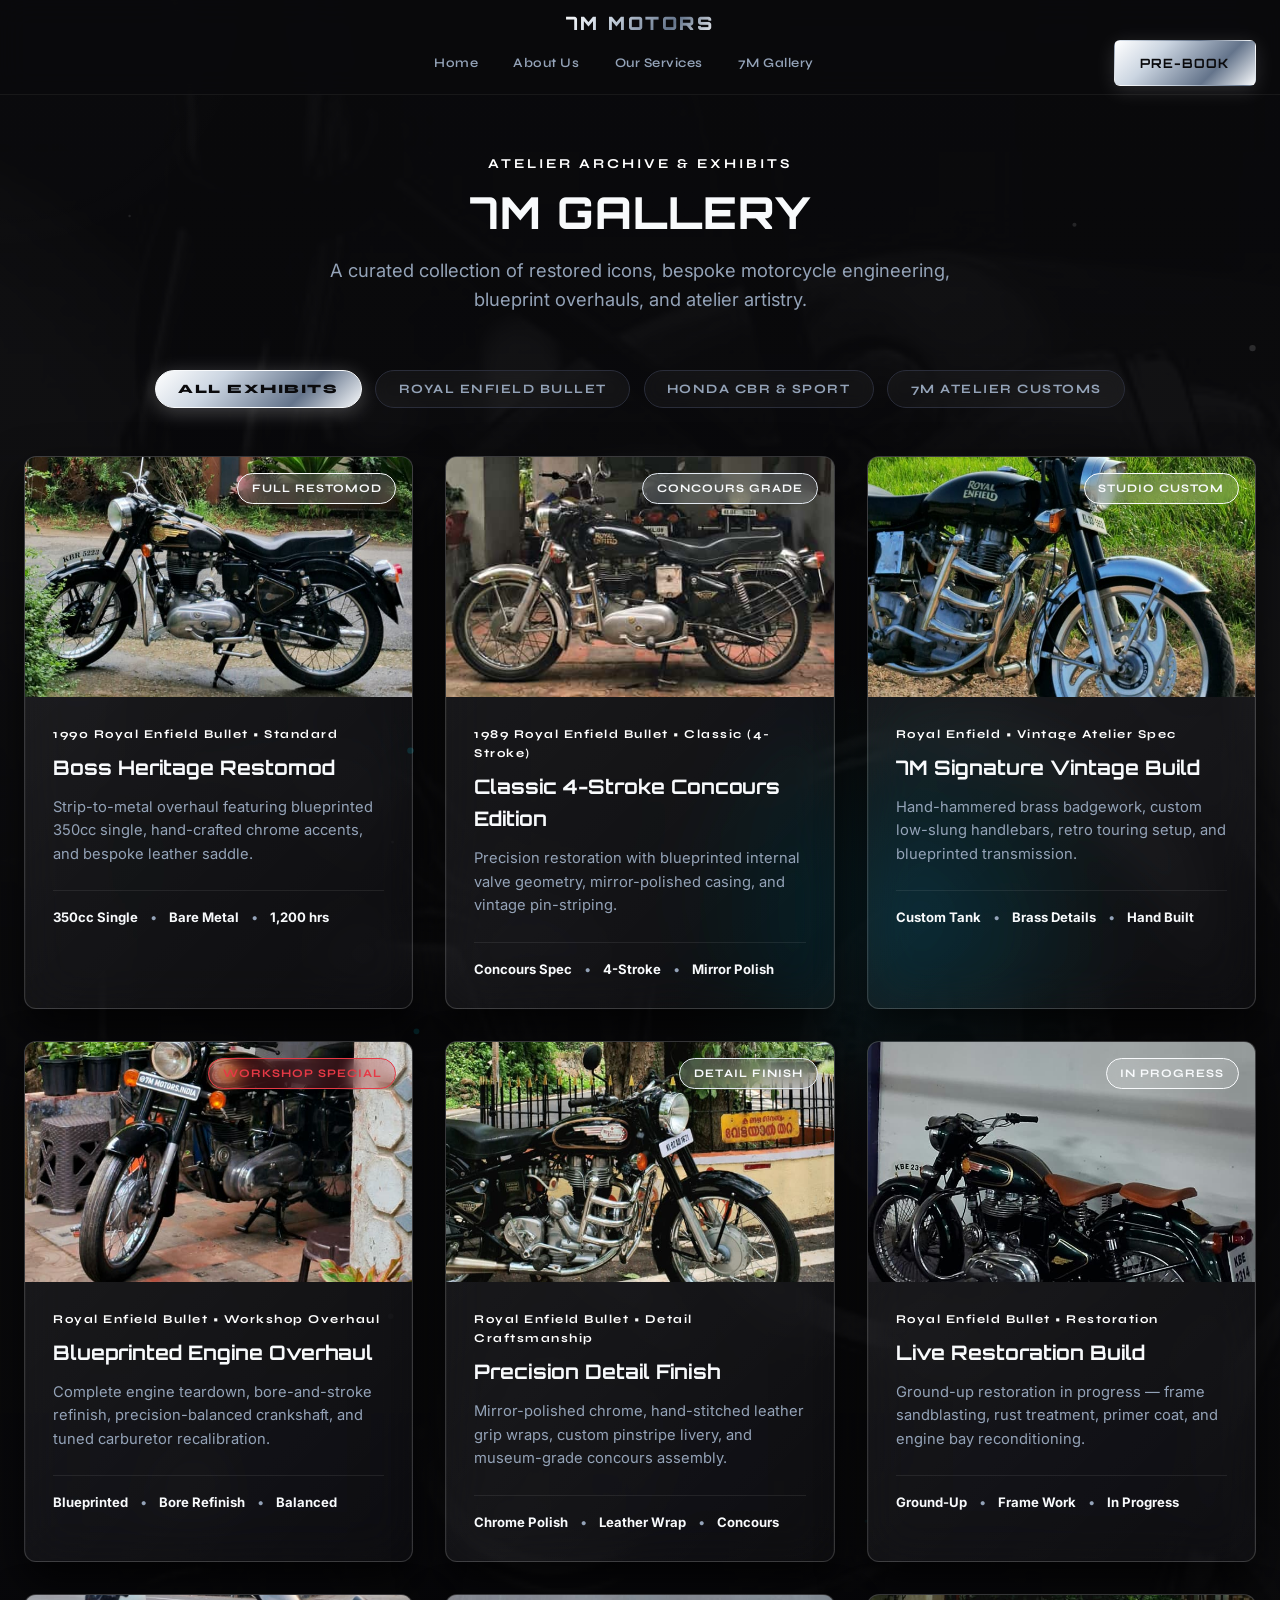
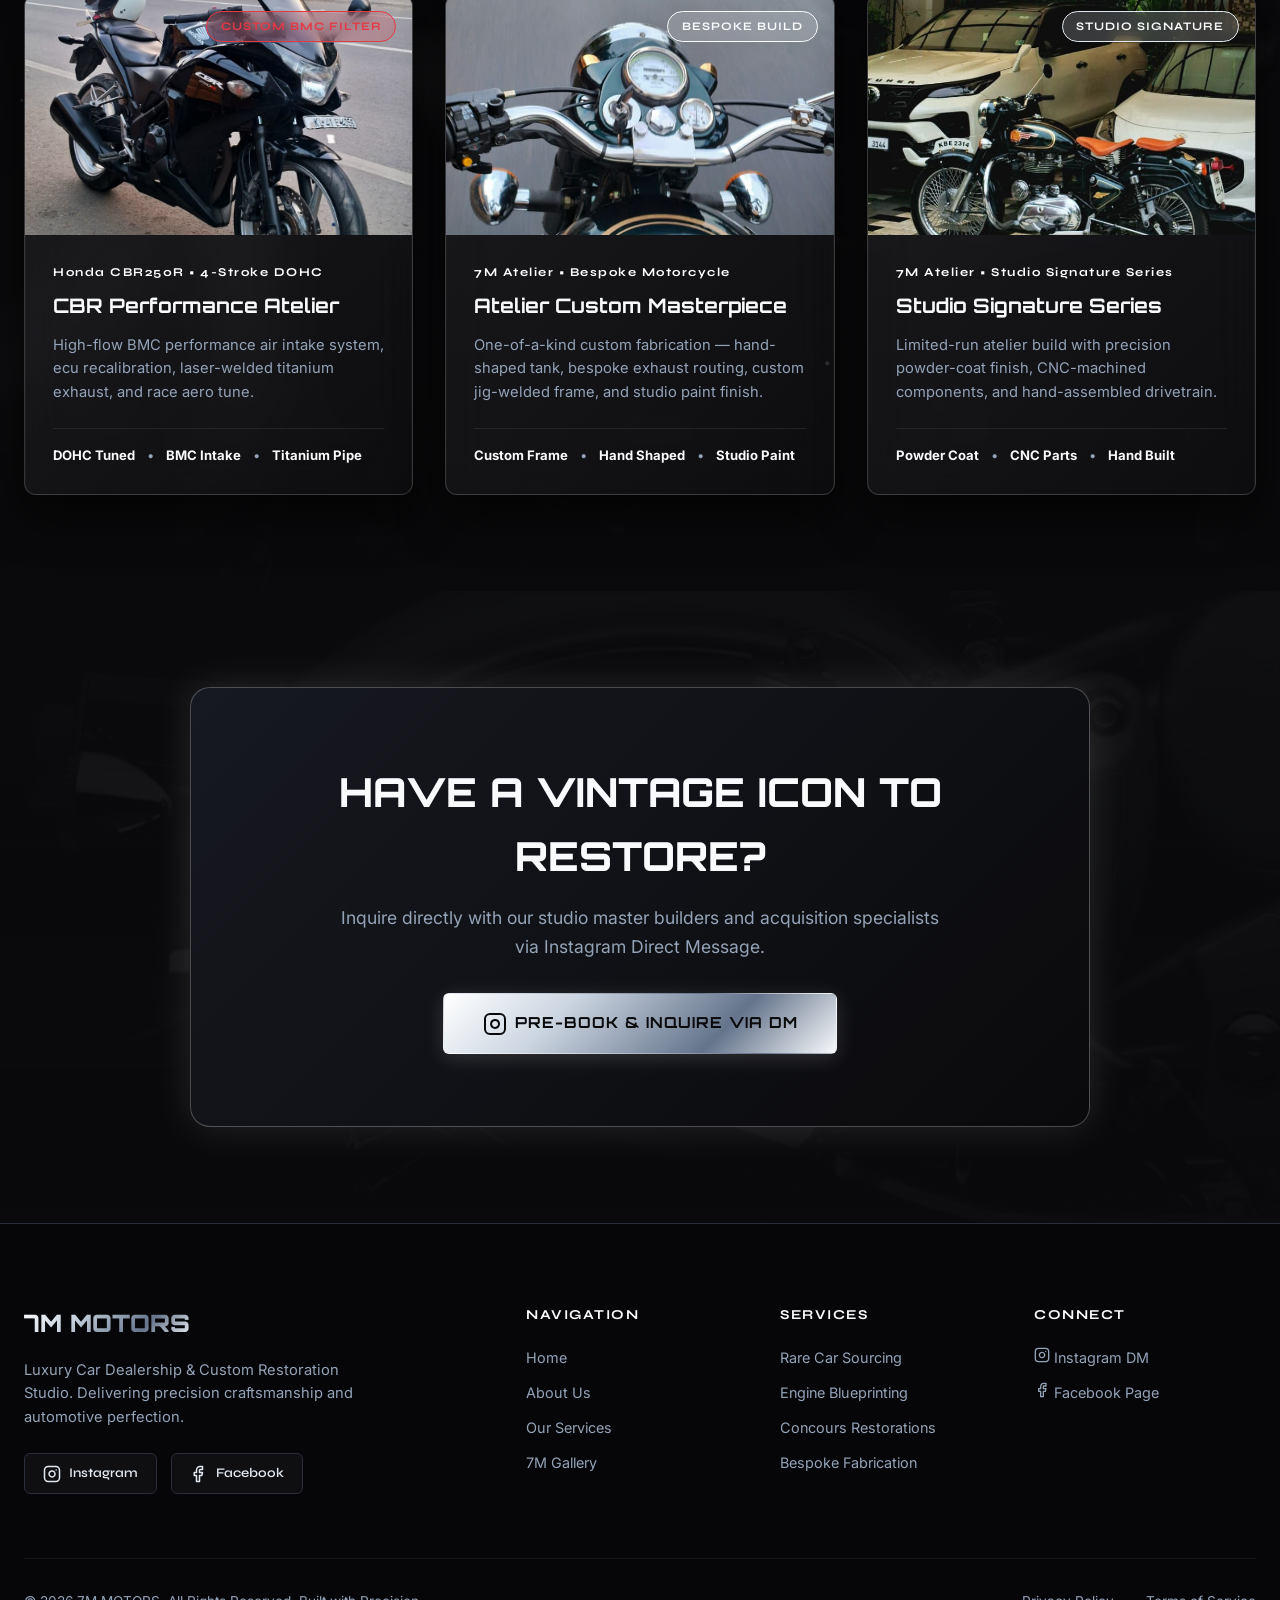
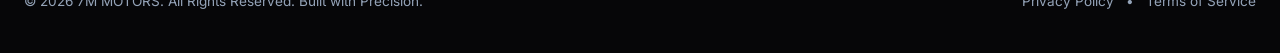
==== commit 4a821bcb: "Update gallery.html" ====
--- a/gallery.html
+++ b/gallery.html
@@ -382,4 +382,4 @@
     <script src="main.js"></script>
 
 </body>
-</html>+</html>
--- a/styles.css
+++ b/styles.css
@@ -442,9 +442,11 @@
 }
 
 .hero-sticky-frame {
+    position: -webkit-sticky;
     position: sticky;
     top: 0;
     height: 100vh;
+    height: 100dvh;
     width: 100%;
     overflow: hidden;
     display: flex;
@@ -499,6 +501,7 @@
     align-items: center;
     justify-content: flex-start;
     padding-top: 70px;
+    pointer-events: none;
 }
 
 /* Left-Column Glassmorphism Tagline Widget */
@@ -1365,26 +1368,140 @@
     }
 }
 
+@media (max-width: 992px) {
+    .hero-overlay {
+        background: linear-gradient(
+            180deg,
+            rgba(10, 10, 12, 0.75) 0%,
+            rgba(10, 10, 12, 0.2) 10%,
+            transparent 16%,
+            transparent 56%,
+            rgba(10, 10, 12, 0.68) 75%,
+            rgba(10, 10, 12, 0.96) 100%
+        );
+    }
+
+    .hero-overlay-content {
+        padding-left: 0;
+        padding-right: 0;
+        padding-top: 0;
+        align-items: flex-end;
+        justify-content: center;
+        padding-bottom: 1.25rem;
+    }
+
+    .hero-step {
+        top: auto;
+        bottom: 1.25rem;
+        left: 50%;
+        right: auto;
+        width: calc(100% - 2rem);
+        max-width: 520px;
+        transform: translate(-50%, 18px);
+        padding: 1.1rem 1.3rem;
+        border-radius: var(--radius-md);
+        box-shadow: 0 16px 45px rgba(0, 0, 0, 0.92), var(--glass-inner-shine), 0 0 25px rgba(255, 255, 255, 0.05);
+        max-height: 38vh;
+        overflow-y: auto;
+        pointer-events: none;
+    }
+
+    .hero-step.active {
+        transform: translate(-50%, 0);
+        opacity: 1;
+        pointer-events: auto;
+    }
+
+    .hero-badge,
+    .feature-tag {
+        font-size: 0.7rem;
+        letter-spacing: 1.8px;
+        padding: 0.24rem 0.7rem;
+        margin-bottom: 0.4rem;
+    }
+
+    .hero-title-left,
+    .feature-title {
+        font-size: clamp(1.05rem, 3.8vw, 1.4rem);
+        line-height: 1.2;
+        margin-bottom: 0.4rem;
+        letter-spacing: -0.2px;
+    }
+
+    .hero-subtitle,
+    .feature-desc {
+        font-size: 0.8rem;
+        line-height: 1.35;
+        margin-bottom: 0.75rem;
+        display: -webkit-box;
+        -webkit-line-clamp: 2;
+        -webkit-box-orient: vertical;
+        overflow: hidden;
+    }
+
+    .hero-cta-group {
+        gap: 0.55rem;
+    }
+
+    .hero-cta-group .btn {
+        padding: 0.5rem 1rem;
+        font-size: 0.72rem;
+        letter-spacing: 0.5px;
+    }
+
+    .hero-cta-group .btn svg {
+        width: 15px;
+        height: 15px;
+    }
+
+    .feature-stats {
+        gap: 1.8rem;
+        margin-bottom: 0;
+    }
+
+    .f-val {
+        font-size: 1.2rem;
+    }
+
+    .f-lbl {
+        font-size: 0.65rem;
+    }
+
+    .scroll-progress-wrapper {
+        top: 72px;
+        right: 1.2rem;
+        bottom: auto;
+        gap: 0.4rem;
+    }
+
+    .scroll-progress-track {
+        width: 100px;
+        height: 2px;
+    }
+
+    .scroll-step-indicator {
+        font-size: 0.7rem;
+        gap: 0.65rem;
+    }
+
+    .hero-scroll-indicator {
+        display: none;
+    }
+}
+
 @media (max-width: 768px) {
     .hero-scroll-container {
         height: 380vh;
     }
 
-    .hero-step {
-        top: 52%;
-        left: 1rem;
+    .scroll-progress-wrapper {
+        top: 68px;
         right: 1rem;
-        max-width: calc(100% - 2rem);
-        padding: 1.4rem 1.5rem;
-    }
-
-    .scroll-progress-wrapper {
-        bottom: 2rem;
-        right: 1rem;
+        bottom: auto;
     }
 
     .scroll-progress-track {
-        width: 100px;
+        width: 90px;
     }
 
     .nav-left-placeholder {
@@ -2150,4 +2267,34 @@
         width: 7px;
         height: 7px;
     }
-}
+
+    /* Hero adjustments for compact mobile */
+    .hero-step {
+        bottom: 0.85rem;
+        left: 50%;
+        right: auto;
+        width: calc(100% - 1.5rem);
+        padding: 0.9rem 1.05rem;
+        max-height: 42vh;
+    }
+
+    .hero-title-left,
+    .feature-title {
+        font-size: 1.05rem;
+    }
+
+    .hero-subtitle,
+    .feature-desc {
+        font-size: 0.75rem;
+        margin-bottom: 0.6rem;
+    }
+
+    .scroll-progress-wrapper {
+        top: 66px;
+        right: 0.75rem;
+    }
+
+    .scroll-progress-track {
+        width: 80px;
+    }
+}
